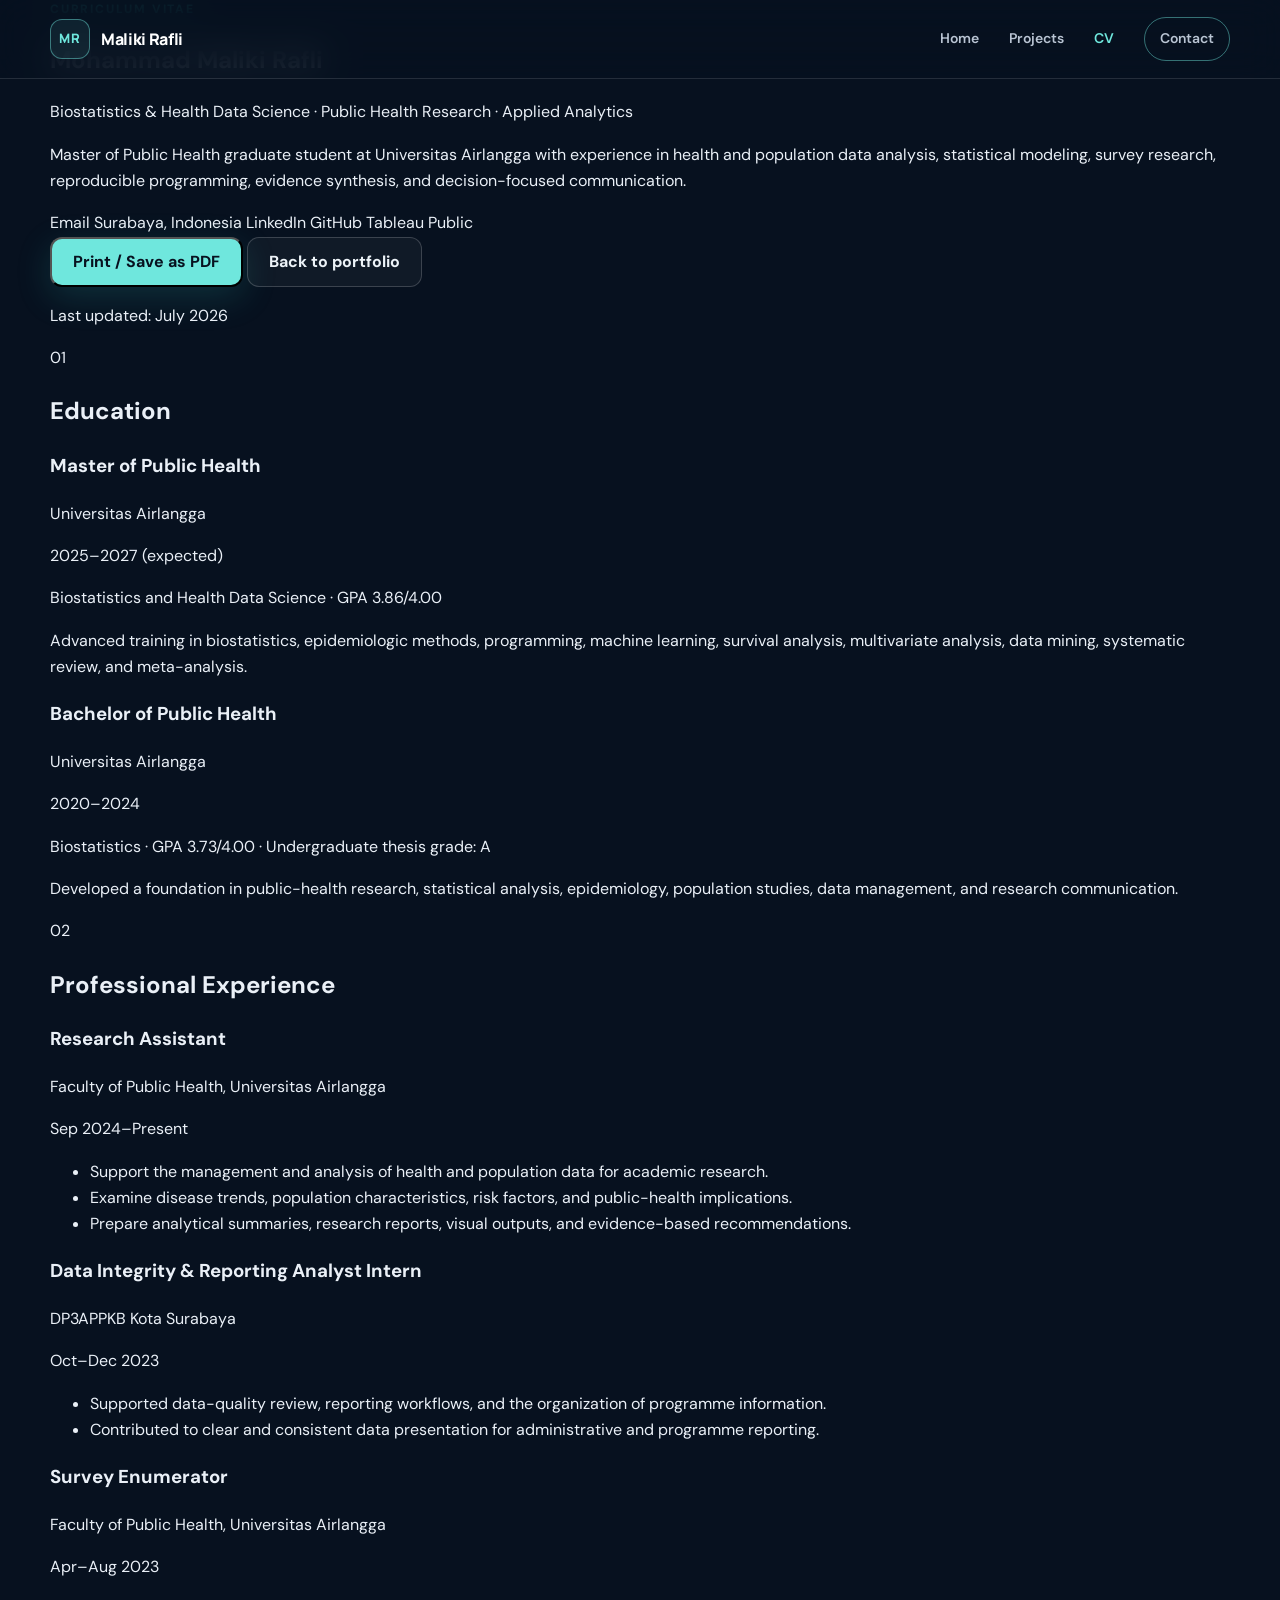
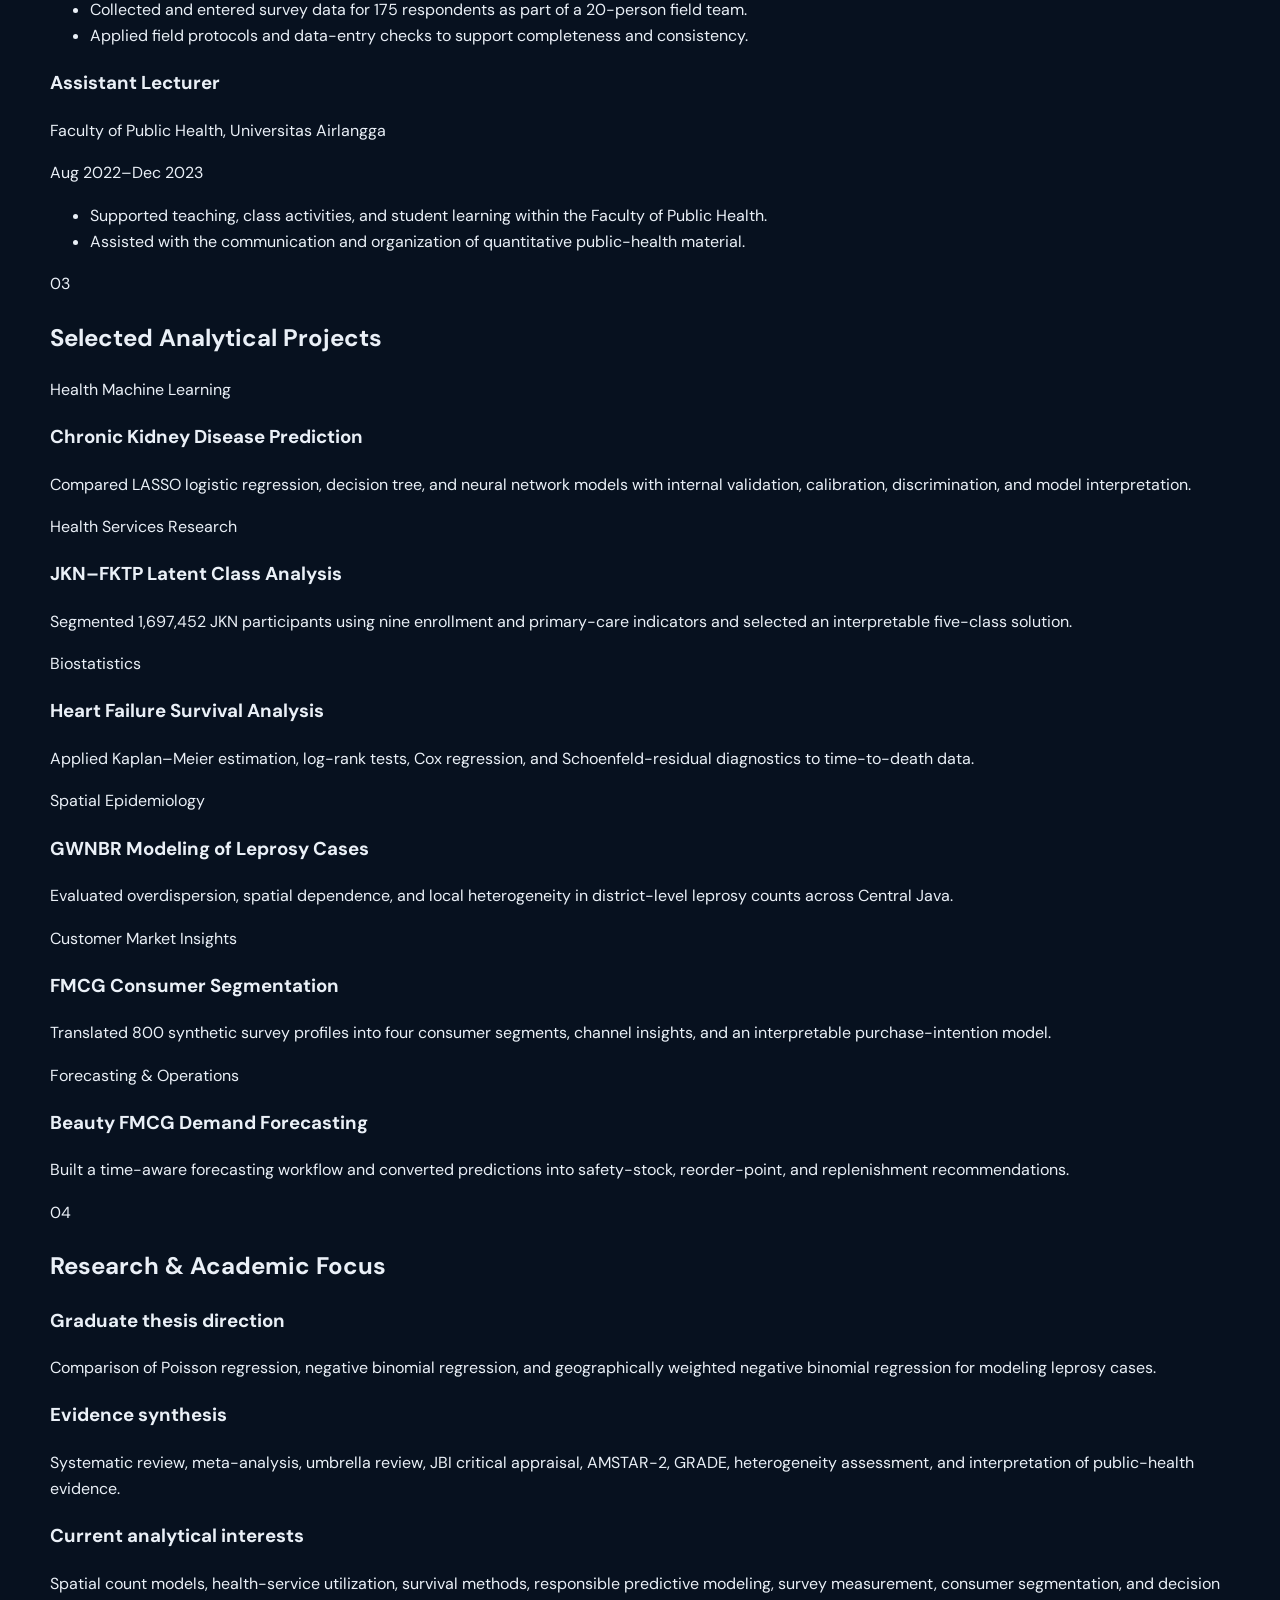
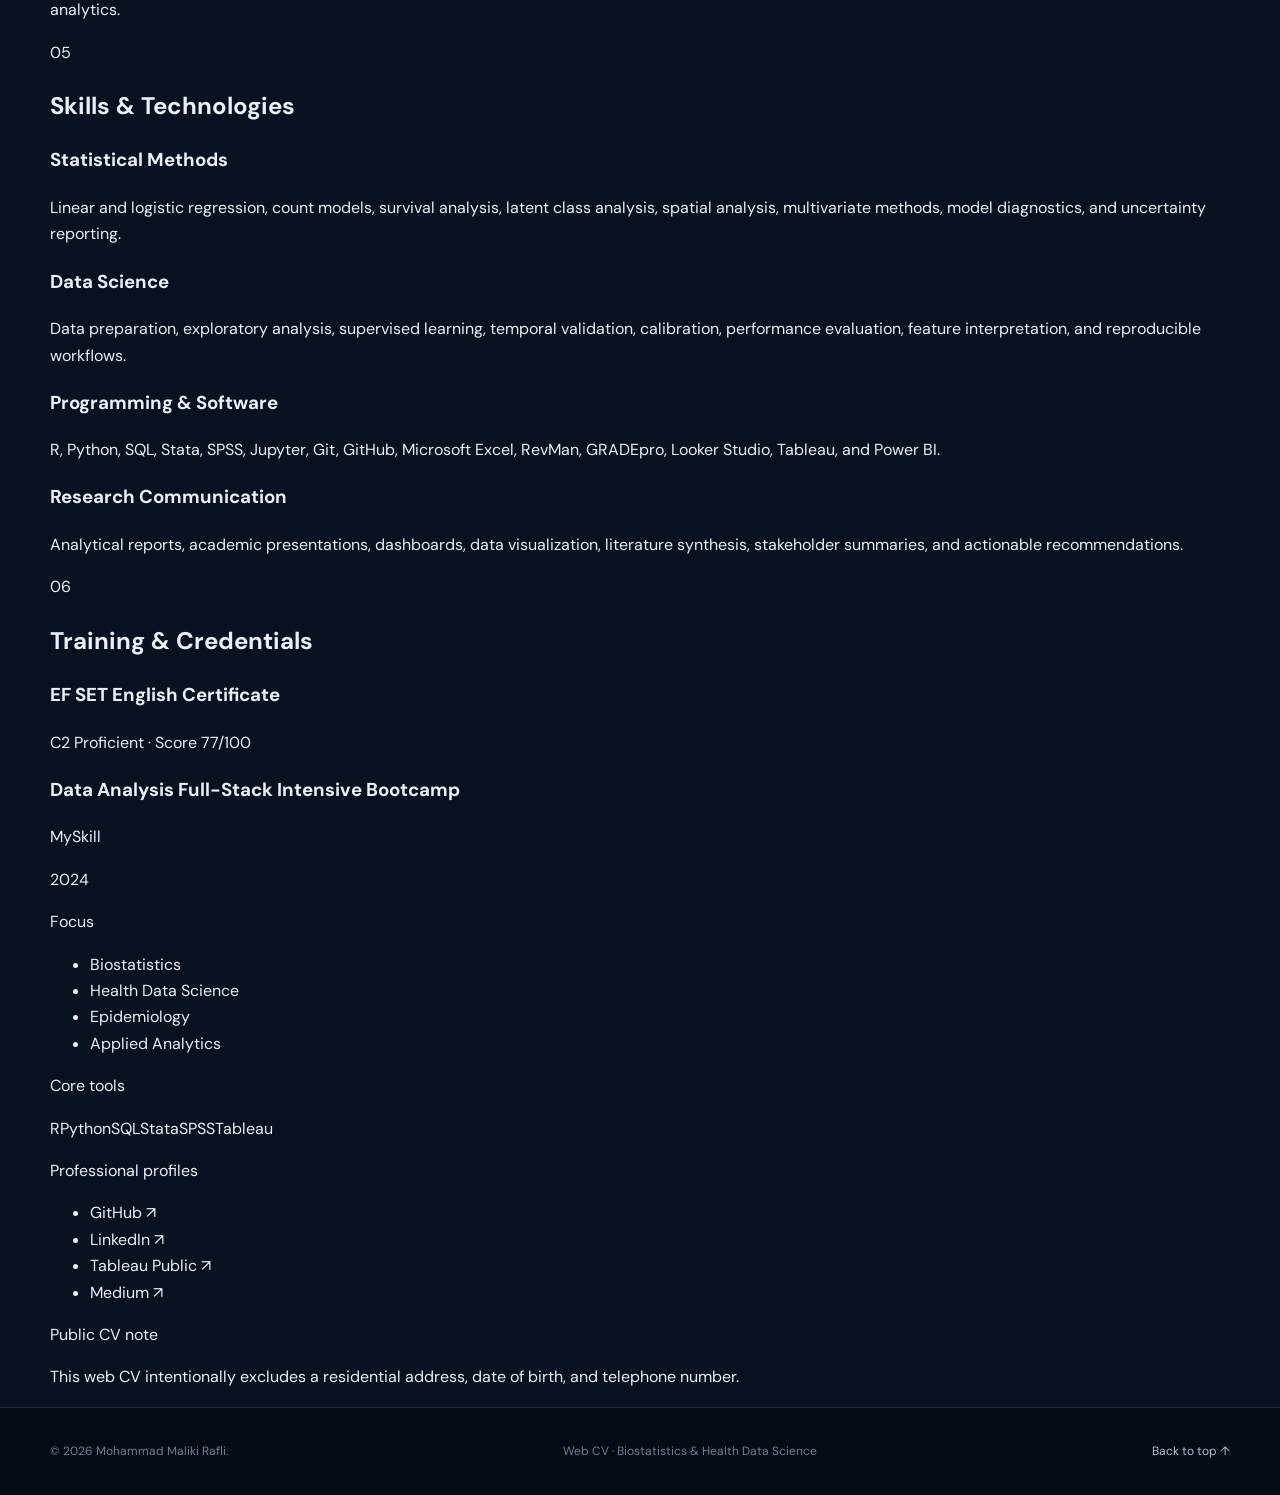
==== cv/index.html @ f9ef1733 "Add curriculum vitae page" ====
<!doctype html>
<html lang="en">
<head>
  <meta charset="utf-8" />
  <meta name="viewport" content="width=device-width, initial-scale=1" />
  <meta name="description" content="Curriculum vitae of Mohammad Maliki Rafli — biostatistics, health data science, public health research, and applied analytics." />
  <meta name="theme-color" content="#07111f" />
  <meta property="og:title" content="CV | Mohammad Maliki Rafli" />
  <meta property="og:description" content="Education, experience, analytical projects, methods, and technical skills in biostatistics and health data science." />
  <meta property="og:type" content="profile" />
  <meta property="og:url" content="https://mohmalikirafli.github.io/cv/" />
  <link rel="canonical" href="https://mohmalikirafli.github.io/cv/" />
  <title>CV | Mohammad Maliki Rafli</title>
  <link rel="icon" href="../assets/favicon.svg" type="image/svg+xml" />
  <link rel="preconnect" href="https://fonts.googleapis.com" />
  <link rel="preconnect" href="https://fonts.gstatic.com" crossorigin />
  <link href="https://fonts.googleapis.com/css2?family=DM+Sans:wght@400;500;600;700&family=Manrope:wght@600;700;800&display=swap" rel="stylesheet" />
  <link rel="stylesheet" href="../styles.css" />
  <link rel="stylesheet" href="../cv.css" />
</head>
<body class="cv-page">
  <a class="skip-link" href="#cv-main">Skip to CV</a>

  <header class="site-header scrolled" id="top">
    <nav class="nav container" aria-label="Primary navigation">
      <a class="brand" href="../" aria-label="Return to portfolio home">
        <span class="brand-mark" aria-hidden="true">MR</span>
        <span class="brand-text">Maliki Rafli</span>
      </a>

      <button class="nav-toggle" aria-expanded="false" aria-controls="nav-menu" aria-label="Open navigation">
        <span></span><span></span><span></span>
      </button>

      <div class="nav-menu" id="nav-menu">
        <a href="../">Home</a>
        <a href="../#projects">Projects</a>
        <a href="./" class="active">CV</a>
        <a href="../#contact" class="nav-cta">Contact</a>
      </div>
    </nav>
  </header>

  <main id="cv-main" class="cv-main">
    <section class="cv-hero">
      <div class="container cv-hero-inner">
        <p class="section-kicker">Curriculum Vitae</p>
        <h1>Mohammad Maliki Rafli</h1>
        <p class="cv-title">Biostatistics & Health Data Science · Public Health Research · Applied Analytics</p>
        <p class="cv-summary">
          Master of Public Health graduate student at Universitas Airlangga with experience in health and population data analysis, statistical modeling, survey research, reproducible programming, evidence synthesis, and decision-focused communication.
        </p>

        <div class="cv-contact" aria-label="Contact and professional profiles">
          <a href="mailto:moh.malikirafli24@gmail.com">Email</a>
          <span>Surabaya, Indonesia</span>
          <a href="https://www.linkedin.com/in/malikirafli" target="_blank" rel="noreferrer">LinkedIn</a>
          <a href="https://github.com/mohmalikirafli" target="_blank" rel="noreferrer">GitHub</a>
          <a href="https://public.tableau.com/app/profile/mohammad.maliki.rafli/vizzes" target="_blank" rel="noreferrer">Tableau Public</a>
        </div>

        <div class="cv-actions">
          <button class="button button-primary" id="print-cv" type="button">Print / Save as PDF</button>
          <a class="button button-secondary" href="../">Back to portfolio</a>
        </div>
        <p class="cv-updated">Last updated: July 2026</p>
      </div>
    </section>

    <div class="container cv-layout">
      <article class="cv-document">
        <section class="cv-section" aria-labelledby="education-heading">
          <div class="cv-section-heading">
            <p>01</p>
            <h2 id="education-heading">Education</h2>
          </div>

          <div class="cv-entry">
            <div class="cv-entry-header">
              <div>
                <h3>Master of Public Health</h3>
                <p class="cv-organization">Universitas Airlangga</p>
              </div>
              <p class="cv-date">2025–2027 (expected)</p>
            </div>
            <p class="cv-subtitle">Biostatistics and Health Data Science · GPA 3.86/4.00</p>
            <p>Advanced training in biostatistics, epidemiologic methods, programming, machine learning, survival analysis, multivariate analysis, data mining, systematic review, and meta-analysis.</p>
          </div>

          <div class="cv-entry">
            <div class="cv-entry-header">
              <div>
                <h3>Bachelor of Public Health</h3>
                <p class="cv-organization">Universitas Airlangga</p>
              </div>
              <p class="cv-date">2020–2024</p>
            </div>
            <p class="cv-subtitle">Biostatistics · GPA 3.73/4.00 · Undergraduate thesis grade: A</p>
            <p>Developed a foundation in public-health research, statistical analysis, epidemiology, population studies, data management, and research communication.</p>
          </div>
        </section>

        <section class="cv-section" aria-labelledby="experience-heading">
          <div class="cv-section-heading">
            <p>02</p>
            <h2 id="experience-heading">Professional Experience</h2>
          </div>

          <div class="cv-entry">
            <div class="cv-entry-header">
              <div>
                <h3>Research Assistant</h3>
                <p class="cv-organization">Faculty of Public Health, Universitas Airlangga</p>
              </div>
              <p class="cv-date">Sep 2024–Present</p>
            </div>
            <ul>
              <li>Support the management and analysis of health and population data for academic research.</li>
              <li>Examine disease trends, population characteristics, risk factors, and public-health implications.</li>
              <li>Prepare analytical summaries, research reports, visual outputs, and evidence-based recommendations.</li>
            </ul>
          </div>

          <div class="cv-entry">
            <div class="cv-entry-header">
              <div>
                <h3>Data Integrity & Reporting Analyst Intern</h3>
                <p class="cv-organization">DP3APPKB Kota Surabaya</p>
              </div>
              <p class="cv-date">Oct–Dec 2023</p>
            </div>
            <ul>
              <li>Supported data-quality review, reporting workflows, and the organization of programme information.</li>
              <li>Contributed to clear and consistent data presentation for administrative and programme reporting.</li>
            </ul>
          </div>

          <div class="cv-entry">
            <div class="cv-entry-header">
              <div>
                <h3>Survey Enumerator</h3>
                <p class="cv-organization">Faculty of Public Health, Universitas Airlangga</p>
              </div>
              <p class="cv-date">Apr–Aug 2023</p>
            </div>
            <ul>
              <li>Collected and entered survey data for 175 respondents as part of a 20-person field team.</li>
              <li>Applied field protocols and data-entry checks to support completeness and consistency.</li>
            </ul>
          </div>

          <div class="cv-entry">
            <div class="cv-entry-header">
              <div>
                <h3>Assistant Lecturer</h3>
                <p class="cv-organization">Faculty of Public Health, Universitas Airlangga</p>
              </div>
              <p class="cv-date">Aug 2022–Dec 2023</p>
            </div>
            <ul>
              <li>Supported teaching, class activities, and student learning within the Faculty of Public Health.</li>
              <li>Assisted with the communication and organization of quantitative public-health material.</li>
            </ul>
          </div>
        </section>

        <section class="cv-section" aria-labelledby="projects-heading">
          <div class="cv-section-heading">
            <p>03</p>
            <h2 id="projects-heading">Selected Analytical Projects</h2>
          </div>

          <div class="cv-project-grid">
            <a class="cv-project" href="https://github.com/mohmalikirafli/chronic-kidney-disease-ml-prediction" target="_blank" rel="noreferrer">
              <span>Health Machine Learning</span>
              <h3>Chronic Kidney Disease Prediction</h3>
              <p>Compared LASSO logistic regression, decision tree, and neural network models with internal validation, calibration, discrimination, and model interpretation.</p>
            </a>

            <a class="cv-project" href="https://github.com/mohmalikirafli/jkn-fktp-latent-class-analysis" target="_blank" rel="noreferrer">
              <span>Health Services Research</span>
              <h3>JKN–FKTP Latent Class Analysis</h3>
              <p>Segmented 1,697,452 JKN participants using nine enrollment and primary-care indicators and selected an interpretable five-class solution.</p>
            </a>

            <a class="cv-project" href="https://github.com/mohmalikirafli/heart-failure-survival-analysis" target="_blank" rel="noreferrer">
              <span>Biostatistics</span>
              <h3>Heart Failure Survival Analysis</h3>
              <p>Applied Kaplan–Meier estimation, log-rank tests, Cox regression, and Schoenfeld-residual diagnostics to time-to-death data.</p>
            </a>

            <a class="cv-project" href="https://github.com/mohmalikirafli/gwnbr-leprosy-cases-central-java-2023" target="_blank" rel="noreferrer">
              <span>Spatial Epidemiology</span>
              <h3>GWNBR Modeling of Leprosy Cases</h3>
              <p>Evaluated overdispersion, spatial dependence, and local heterogeneity in district-level leprosy counts across Central Java.</p>
            </a>

            <a class="cv-project" href="https://github.com/mohmalikirafli/fmcg-customer-insights-segmentation" target="_blank" rel="noreferrer">
              <span>Customer Market Insights</span>
              <h3>FMCG Consumer Segmentation</h3>
              <p>Translated 800 synthetic survey profiles into four consumer segments, channel insights, and an interpretable purchase-intention model.</p>
            </a>

            <a class="cv-project" href="https://github.com/mohmalikirafli/beauty-fmcg-demand-forecasting" target="_blank" rel="noreferrer">
              <span>Forecasting & Operations</span>
              <h3>Beauty FMCG Demand Forecasting</h3>
              <p>Built a time-aware forecasting workflow and converted predictions into safety-stock, reorder-point, and replenishment recommendations.</p>
            </a>
          </div>
        </section>

        <section class="cv-section" aria-labelledby="research-heading">
          <div class="cv-section-heading">
            <p>04</p>
            <h2 id="research-heading">Research & Academic Focus</h2>
          </div>

          <div class="cv-entry compact-entry">
            <h3>Graduate thesis direction</h3>
            <p>Comparison of Poisson regression, negative binomial regression, and geographically weighted negative binomial regression for modeling leprosy cases.</p>
          </div>

          <div class="cv-entry compact-entry">
            <h3>Evidence synthesis</h3>
            <p>Systematic review, meta-analysis, umbrella review, JBI critical appraisal, AMSTAR-2, GRADE, heterogeneity assessment, and interpretation of public-health evidence.</p>
          </div>

          <div class="cv-entry compact-entry">
            <h3>Current analytical interests</h3>
            <p>Spatial count models, health-service utilization, survival methods, responsible predictive modeling, survey measurement, consumer segmentation, and decision analytics.</p>
          </div>
        </section>

        <section class="cv-section" aria-labelledby="skills-heading">
          <div class="cv-section-heading">
            <p>05</p>
            <h2 id="skills-heading">Skills & Technologies</h2>
          </div>

          <div class="cv-skill-grid">
            <div class="cv-skill-card">
              <h3>Statistical Methods</h3>
              <p>Linear and logistic regression, count models, survival analysis, latent class analysis, spatial analysis, multivariate methods, model diagnostics, and uncertainty reporting.</p>
            </div>
            <div class="cv-skill-card">
              <h3>Data Science</h3>
              <p>Data preparation, exploratory analysis, supervised learning, temporal validation, calibration, performance evaluation, feature interpretation, and reproducible workflows.</p>
            </div>
            <div class="cv-skill-card">
              <h3>Programming & Software</h3>
              <p>R, Python, SQL, Stata, SPSS, Jupyter, Git, GitHub, Microsoft Excel, RevMan, GRADEpro, Looker Studio, Tableau, and Power BI.</p>
            </div>
            <div class="cv-skill-card">
              <h3>Research Communication</h3>
              <p>Analytical reports, academic presentations, dashboards, data visualization, literature synthesis, stakeholder summaries, and actionable recommendations.</p>
            </div>
          </div>
        </section>

        <section class="cv-section" aria-labelledby="credentials-heading">
          <div class="cv-section-heading">
            <p>06</p>
            <h2 id="credentials-heading">Training & Credentials</h2>
          </div>

          <div class="cv-entry compact-entry">
            <div class="cv-entry-header">
              <div>
                <h3>EF SET English Certificate</h3>
                <p class="cv-organization">C2 Proficient · Score 77/100</p>
              </div>
            </div>
          </div>

          <div class="cv-entry compact-entry">
            <div class="cv-entry-header">
              <div>
                <h3>Data Analysis Full-Stack Intensive Bootcamp</h3>
                <p class="cv-organization">MySkill</p>
              </div>
              <p class="cv-date">2024</p>
            </div>
          </div>
        </section>
      </article>

      <aside class="cv-sidebar" aria-label="CV quick profile">
        <div class="cv-sidebar-card">
          <p class="cv-sidebar-label">Focus</p>
          <ul class="cv-clean-list">
            <li>Biostatistics</li>
            <li>Health Data Science</li>
            <li>Epidemiology</li>
            <li>Applied Analytics</li>
          </ul>
        </div>

        <div class="cv-sidebar-card">
          <p class="cv-sidebar-label">Core tools</p>
          <div class="cv-tags">
            <span>R</span><span>Python</span><span>SQL</span><span>Stata</span><span>SPSS</span><span>Tableau</span>
          </div>
        </div>

        <div class="cv-sidebar-card">
          <p class="cv-sidebar-label">Professional profiles</p>
          <ul class="cv-link-list">
            <li><a href="https://github.com/mohmalikirafli" target="_blank" rel="noreferrer">GitHub ↗</a></li>
            <li><a href="https://www.linkedin.com/in/malikirafli" target="_blank" rel="noreferrer">LinkedIn ↗</a></li>
            <li><a href="https://public.tableau.com/app/profile/mohammad.maliki.rafli/vizzes" target="_blank" rel="noreferrer">Tableau Public ↗</a></li>
            <li><a href="https://medium.com/@malikirafli" target="_blank" rel="noreferrer">Medium ↗</a></li>
          </ul>
        </div>

        <div class="cv-sidebar-card cv-note">
          <p class="cv-sidebar-label">Public CV note</p>
          <p>This web CV intentionally excludes a residential address, date of birth, and telephone number.</p>
        </div>
      </aside>
    </div>
  </main>

  <footer class="site-footer cv-footer">
    <div class="container footer-inner">
      <p>© 2026 Mohammad Maliki Rafli.</p>
      <p>Web CV · Biostatistics & Health Data Science</p>
      <a href="#top">Back to top ↑</a>
    </div>
  </footer>

  <script>
    const navToggle = document.querySelector('.nav-toggle');
    const navMenu = document.querySelector('.nav-menu');

    navToggle?.addEventListener('click', () => {
      const isOpen = navToggle.getAttribute('aria-expanded') === 'true';
      navToggle.setAttribute('aria-expanded', String(!isOpen));
      navToggle.setAttribute('aria-label', isOpen ? 'Open navigation' : 'Close navigation');
      navMenu?.classList.toggle('open', !isOpen);
    });

    document.querySelectorAll('.nav-menu a').forEach(link => {
      link.addEventListener('click', () => {
        navToggle?.setAttribute('aria-expanded', 'false');
        navMenu?.classList.remove('open');
      });
    });

    document.getElementById('print-cv')?.addEventListener('click', () => window.print());
  </script>
</body>
</html>
---- styles.css ----
:root {
  --ink: #07111f;
  --ink-soft: #112139;
  --navy: #0b1930;
  --surface: #0f2038;
  --paper: #f5f3ed;
  --paper-2: #ebe8df;
  --white: #ffffff;
  --muted: #91a0b5;
  --muted-dark: #546176;
  --line: rgba(255,255,255,.12);
  --line-dark: rgba(7,17,31,.13);
  --cyan: #6fe7dd;
  --cyan-deep: #2bbfb5;
  --lime: #c8f36d;
  --orange: #ffb55f;
  --radius: 22px;
  --shadow: 0 22px 60px rgba(0,0,0,.22);
}
* { box-sizing: border-box; }
html { scroll-behavior: smooth; }
body { margin:0; font-family:"DM Sans",system-ui,-apple-system,BlinkMacSystemFont,"Segoe UI",sans-serif; color:#eaf0f7; background:var(--ink); line-height:1.65; overflow-x:hidden; }
img { max-width:100%; display:block; }
a { color:inherit; text-decoration:none; }
button,input,textarea { font:inherit; }
.container { width:min(1180px,calc(100% - 40px)); margin-inline:auto; }
.skip-link { position:fixed; left:20px; top:-60px; z-index:1000; background:var(--lime); color:var(--ink); padding:10px 16px; border-radius:8px; font-weight:700; }
.skip-link:focus { top:20px; }
.site-header { position:fixed; inset:0 0 auto; z-index:100; transition:background .25s ease,border-color .25s ease,backdrop-filter .25s ease; border-bottom:1px solid transparent; }
.site-header.scrolled { background:rgba(7,17,31,.84); backdrop-filter:blur(18px); border-color:var(--line); }
.nav { min-height:78px; display:flex; align-items:center; justify-content:space-between; }
.brand { display:inline-flex; align-items:center; gap:11px; font-family:Manrope,sans-serif; font-weight:800; letter-spacing:-.02em; }
.brand-mark { width:40px; aspect-ratio:1; display:grid; place-items:center; border:1px solid rgba(111,231,221,.45); background:rgba(111,231,221,.08); color:var(--cyan); border-radius:12px; font-size:13px; letter-spacing:.06em; }
.brand-text { color:#fff; }
.nav-menu { display:flex; align-items:center; gap:30px; font-size:14px; font-weight:600; color:#b9c4d3; }
.nav-menu a { transition:color .2s ease; }
.nav-menu a:hover,.nav-menu a.active { color:var(--cyan); }
.nav-cta { border:1px solid rgba(111,231,221,.45); padding:9px 15px; border-radius:999px; }
.nav-toggle { display:none; border:0; background:transparent; padding:8px; }
.nav-toggle span { display:block; width:25px; height:2px; margin:5px 0; background:#fff; transition:.2s; }
.hero { min-height:100vh; position:relative; display:grid; align-items:center; padding:145px 0 90px; overflow:hidden; background:radial-gradient(circle at 25% 20%,#10294a 0,var(--ink) 40%,#050b14 100%); }
.hero::before { content:""; position:absolute; inset:0; pointer-events:none; background-image:linear-gradient(rgba(255,255,255,.022) 1px,transparent 1px),linear-gradient(90deg,rgba(255,255,255,.022) 1px,transparent 1px); background-size:48px 48px; mask-image:linear-gradient(to bottom,black,transparent 80%); }
.hero-glow { position:absolute; border-radius:50%; filter:blur(1px); opacity:.45; }
.hero-glow-one { width:520px; height:520px; right:-180px; top:-150px; background:radial-gradient(circle,rgba(111,231,221,.18),transparent 68%); }
.hero-glow-two { width:400px; height:400px; left:38%; bottom:-250px; background:radial-gradient(circle,rgba(200,243,109,.12),transparent 70%); }
.hero-grid { position:relative; z-index:2; display:grid; grid-template-columns:1.12fr .88fr; gap:80px; align-items:center; }
.eyebrow,.section-kicker { text-transform:uppercase; letter-spacing:.15em; font-size:12px; font-weight:800; }
.eyebrow { display:inline-flex; align-items:center; gap:9px; color:#b9c6d7; padding:9px 13px; border:1px solid var(--line); border-radius:999px; background:rgba(255,255,255,.035); }
.status-dot { width:8px; height:8px; border-radius:50%; background:var(--lime); box-shadow:0 0 0 5px rgba(200,243,109,.1); }
.hero h1,.section h2 { font-family:Manrope,sans-serif; letter-spacing:-.05em; line-height:1.04; margin:0; }
.hero h1 { font-size:clamp(3.25rem,6.7vw,6.75rem); max-width:900px; margin-top:25px; }
.hero h1 span { color:var(--cyan); }
.hero-lead { color:#b9c5d4; max-width:730px; font-size:18px; margin:27px 0 0; }
.hero-lead strong { color:#fff; }
.hero-actions { display:flex; gap:14px; flex-wrap:wrap; margin-top:34px; }
.button { display:inline-flex; align-items:center; justify-content:center; min-height:50px; padding:0 21px; border-radius:12px; font-weight:700; transition:transform .2s ease,background .2s ease,border-color .2s ease; }
.button:hover { transform:translateY(-2px); }
.button-primary { color:var(--ink); background:var(--cyan); box-shadow:0 10px 35px rgba(43,191,181,.18); }
.button-primary:hover { background:#92eee7; }
.button-secondary { color:#edf3f8; border:1px solid rgba(255,255,255,.18); background:rgba(255,255,255,.04); }
.button-secondary:hover { border-color:var(--cyan); background:rgba(111,231,221,.07); }
.hero-proof { display:flex; gap:22px; flex-wrap:wrap; margin-top:48px; padding-top:23px; border-top:1px solid var(--line); }
.hero-proof div { display:grid; gap:2px; padding-right:22px; border-right:1px solid var(--line); }
.hero-proof div:last-child { border-right:0; }
.hero-proof strong { color:#fff; font-family:Manrope,sans-serif; }
.hero-proof span { color:var(--muted); font-size:12px; }
.hero-visual { position:relative; min-height:590px; display:grid; place-items:center; }
.profile-card { width:min(420px,92%); position:relative; border-radius:30px; padding:22px; background:linear-gradient(150deg,rgba(28,55,82,.95),rgba(10,24,43,.98)); border:1px solid rgba(111,231,221,.22); box-shadow:var(--shadow); overflow:hidden; }
.profile-card::before { content:""; position:absolute; width:250px; height:250px; right:-90px; top:-90px; border-radius:50%; background:rgba(111,231,221,.09); }
.profile-topline { position:relative; display:flex; justify-content:space-between; color:#88a0b9; font-size:11px; letter-spacing:.14em; }
.profile-signal { color:var(--lime); }
.portrait-wrap { width:250px; aspect-ratio:1; margin:36px auto 25px; position:relative; border-radius:50%; }
.portrait-wrap img { width:100%; height:100%; object-fit:cover; border-radius:50%; filter:saturate(.8) contrast(1.04); }
.portrait-ring { position:absolute; inset:-12px; border:1px solid rgba(111,231,221,.3); border-radius:50%; border-right-color:var(--lime); transform:rotate(-22deg); }
.profile-meta { padding:10px 7px 18px; border-bottom:1px solid var(--line); }
.profile-meta p { margin:2px 0; color:#9aabbd; font-size:13px; }
.profile-meta .profile-name { color:#fff; font-family:Manrope,sans-serif; font-size:21px; font-weight:800; margin-bottom:7px; }
.mini-chart { height:82px; display:flex; align-items:end; gap:8px; padding:19px 8px 4px; }
.mini-chart span { flex:1; min-width:5px; background:linear-gradient(to top,var(--cyan-deep),var(--cyan)); border-radius:999px 999px 3px 3px; opacity:.75; }
.floating-note { position:absolute; padding:13px 17px; border-radius:14px; background:rgba(245,243,237,.95); color:var(--ink); font-size:12px; line-height:1.35; box-shadow:0 18px 45px rgba(0,0,0,.2); }
.floating-note strong { font-family:Manrope; font-size:14px; }
.note-one { left:0; top:24%; transform:rotate(-5deg); }
.note-two { right:-5px; bottom:20%; transform:rotate(4deg); }
.section { padding:115px 0; }
.section-light { background:var(--paper); color:var(--ink); }
.section-heading { max-width:620px; }
.section-kicker { color:var(--cyan-deep); margin:0 0 18px; }
.section h2 { font-size:clamp(2.5rem,5vw,4.7rem); }
.section-heading.centered { text-align:center; margin-inline:auto; }
.section-heading.centered p:last-child { color:var(--muted); max-width:670px; margin:22px auto 0; }
.about-grid { display:grid; grid-template-columns:.85fr 1.15fr; gap:100px; align-items:start; }
.about-copy { font-size:17px; color:#3c495a; }
.about-copy .large-copy { font-family:Manrope,sans-serif; color:var(--ink); font-size:clamp(1.7rem,3vw,2.8rem); line-height:1.23; letter-spacing:-.035em; margin-top:0; }
.about-links { display:flex; gap:25px; flex-wrap:wrap; padding-top:15px; }
.about-links a { font-weight:700; color:#087d77; border-bottom:1px solid rgba(8,125,119,.35); }
.expertise-grid { display:grid; grid-template-columns:repeat(2,1fr); gap:18px; margin-top:58px; }
.expertise-card { position:relative; min-height:285px; padding:34px; border:1px solid var(--line); background:linear-gradient(145deg,rgba(255,255,255,.055),rgba(255,255,255,.02)); border-radius:var(--radius); transition:transform .25s ease,border-color .25s ease; }
.expertise-card:hover { transform:translateY(-5px); border-color:rgba(111,231,221,.38); }
.card-index { position:absolute; right:26px; top:23px; color:#60728b; font-family:Manrope; font-size:13px; }
.expertise-card h3 { font-family:Manrope; font-size:25px; letter-spacing:-.025em; margin:31px 0 12px; }
.expertise-card p { color:#a4b1c2; max-width:530px; }
.tag-row { display:flex; flex-wrap:wrap; gap:8px; margin-top:25px; }
.tag-row span,.project-facts span { font-size:11px; font-weight:700; letter-spacing:.04em; padding:7px 10px; border-radius:999px; }
.tag-row span { color:#c9d4df; border:1px solid var(--line); }
.tool-belt { margin-top:22px; display:flex; flex-wrap:wrap; justify-content:center; gap:11px; padding:21px; border:1px solid var(--line); border-radius:17px; background:rgba(255,255,255,.025); }
.tool-belt span { color:#aebac8; font-size:13px; font-weight:600; }
.tool-belt span:not(:last-child)::after { content:"•"; margin-left:11px; color:var(--cyan-deep); }
.section-projects { background:#091526; }
.projects-heading { display:grid; grid-template-columns:1.25fr .75fr; align-items:end; gap:70px; margin-bottom:58px; }
.projects-heading p:last-child { color:#96a5b8; margin:0 0 7px; }
.project-grid { display:grid; grid-template-columns:repeat(2,minmax(0,1fr)); gap:22px; }
.project-card { overflow:hidden; border-radius:24px; border:1px solid var(--line); background:#0d1d32; transition:transform .25s ease,border-color .25s ease; }
.project-card:hover { transform:translateY(-6px); border-color:rgba(111,231,221,.37); }
.project-featured { grid-column:1 / -1; display:grid; grid-template-columns:1.02fr .98fr; }
.project-featured .project-visual { min-height:450px; }
.project-visual { min-height:280px; position:relative; overflow:hidden; display:grid; place-items:center; }
.visual-label { position:absolute; left:20px; top:18px; z-index:2; font-size:10px; letter-spacing:.16em; font-weight:800; color:rgba(255,255,255,.73); }
.project-content { padding:31px; }
.project-featured .project-content { display:flex; flex-direction:column; justify-content:center; padding:48px; }
.project-top { display:flex; justify-content:space-between; gap:15px; color:var(--cyan); font-size:11px; text-transform:uppercase; letter-spacing:.1em; font-weight:800; }
.project-content h3 { font-family:Manrope; font-size:clamp(1.55rem,3vw,2.3rem); line-height:1.12; letter-spacing:-.035em; margin:18px 0 14px; }
.project-content p { color:#a2afbf; margin:0; }
.project-facts { display:flex; flex-wrap:wrap; gap:7px; margin:25px 0; }
.project-facts span { background:rgba(111,231,221,.08); color:#b9deda; }
.project-content > a { display:inline-flex; color:var(--lime); font-weight:700; margin-top:auto; }
.visual-ckd { background:radial-gradient(circle at 50% 50%,#1b5274,#0d2945 58%,#07182a); }
.metric-orbit { width:230px; aspect-ratio:1; position:relative; display:grid; place-items:center; border:1px solid rgba(255,255,255,.13); border-radius:50%; }
.metric-orbit::before,.metric-orbit::after { content:""; position:absolute; border-radius:50%; border:1px solid rgba(111,231,221,.23); }
.metric-orbit::before { inset:24px; }
.metric-orbit::after { inset:48px; }
.orbit-center { z-index:2; width:100px; aspect-ratio:1; display:grid; place-content:center; text-align:center; border-radius:50%; background:var(--cyan); color:var(--ink); }
.orbit-center strong { font-family:Manrope; font-size:38px; line-height:1; }
.orbit-center span { font-size:11px; font-weight:700; }
.metric-orbit i { position:absolute; width:13px; height:13px; border-radius:50%; background:var(--lime); box-shadow:0 0 18px rgba(200,243,109,.55); }
.metric-orbit i:nth-child(2){top:9px;left:50%}.metric-orbit i:nth-child(3){right:20px;bottom:42px}.metric-orbit i:nth-child(4){left:14px;bottom:63px}
.visual-lca { background:linear-gradient(145deg,#4b2d75,#173352); }
.class-bars { width:67%; height:135px; display:flex; align-items:end; gap:13px; }
.class-bars span { flex:1; border-radius:7px 7px 2px 2px; background:linear-gradient(to top,rgba(111,231,221,.5),var(--cyan)); }
.class-bars span:nth-child(1){height:37%}.class-bars span:nth-child(2){height:23%}.class-bars span:nth-child(3){height:16%}.class-bars span:nth-child(4){height:95%}.class-bars span:nth-child(5){height:78%}
.visual-number { position:absolute; right:24px; bottom:14px; font-family:Manrope; font-size:44px; color:rgba(255,255,255,.15); }
.visual-spatial { background:linear-gradient(145deg,#16383c,#1d4a63); }
.visual-spatial svg,.visual-survival svg,.visual-forecast svg { width:88%; height:auto; overflow:visible; }
.visual-spatial path { fill:none; stroke:rgba(111,231,221,.58); stroke-width:2; }
.visual-spatial path:nth-child(2){stroke:rgba(200,243,109,.55)}
.visual-spatial circle { fill:var(--orange); }
.visual-survival { background:linear-gradient(145deg,#4a2440,#223650); }
.visual-survival path { fill:none; stroke:var(--cyan); stroke-width:3; stroke-linejoin:round; }
.visual-survival path:nth-child(2){stroke:var(--lime);opacity:.75}
.visual-survival line { stroke:rgba(255,255,255,.24); stroke-width:1.5; }
.visual-insights { background:linear-gradient(145deg,#55306c,#174b62); }
.segment-wheel { width:210px; aspect-ratio:1; border-radius:50%; display:grid; grid-template-columns:1fr 1fr; overflow:hidden; transform:rotate(5deg); border:1px solid rgba(255,255,255,.2); box-shadow:0 20px 40px rgba(0,0,0,.18); }
.segment-wheel span { display:grid; place-items:center; text-align:center; font-size:10px; font-weight:800; letter-spacing:.08em; color:rgba(255,255,255,.86); border:1px solid rgba(255,255,255,.08); }
.segment-wheel span:nth-child(1){background:rgba(255,181,95,.42)}.segment-wheel span:nth-child(2){background:rgba(111,231,221,.30)}.segment-wheel span:nth-child(3){background:rgba(200,243,109,.25)}.segment-wheel span:nth-child(4){background:rgba(255,255,255,.12)}
.visual-forecast { background:linear-gradient(145deg,#143d50,#263c70); }
.visual-forecast polyline { fill:none; stroke:var(--cyan); stroke-width:3; stroke-linecap:round; stroke-linejoin:round; }
.visual-forecast polyline:nth-child(2){stroke:var(--lime);stroke-dasharray:7 7;opacity:.8}
.visual-forecast circle { fill:var(--orange); }
.all-projects { display:flex; justify-content:center; margin-top:38px; }
.research-grid { display:grid; grid-template-columns:.75fr 1.25fr; gap:90px; }
.research-list { border-top:1px solid var(--line-dark); }
.research-item { display:grid; grid-template-columns:60px 1fr; gap:18px; padding:28px 0; border-bottom:1px solid var(--line-dark); }
.research-item > span { font-family:Manrope; color:#7c8898; font-size:13px; }
.research-item h3 { font-family:Manrope; font-size:21px; letter-spacing:-.02em; margin:0 0 7px; }
.research-item p { color:#526070; margin:0; }
.contact-section { padding-top:90px; }
.contact-panel { min-height:390px; display:grid; grid-template-columns:1.15fr .85fr; gap:60px; align-items:center; padding:58px; border-radius:32px; background:linear-gradient(135deg,#183b52,#0e293e 55%,#183d36); border:1px solid rgba(111,231,221,.2); position:relative; overflow:hidden; }
.contact-panel::after { content:""; position:absolute; width:350px; height:350px; border-radius:50%; right:-170px; top:-170px; border:60px solid rgba(111,231,221,.06); }
.contact-panel h2 { font-size:clamp(2.5rem,5vw,4.8rem); max-width:700px; }
.contact-panel p { color:#b3c0cd; max-width:700px; }
.contact-actions { position:relative; z-index:1; display:flex; flex-direction:column; align-items:flex-start; gap:17px; }
.contact-actions .button { font-size:14px; max-width:100%; overflow-wrap:anywhere; }
.text-link { color:#dbe7ee; font-weight:700; border-bottom:1px solid rgba(255,255,255,.28); }
.site-footer { padding:34px 0; border-top:1px solid var(--line); background:#050b14; color:#718196; font-size:12px; }
.footer-inner { display:flex; justify-content:space-between; gap:24px; align-items:center; }
.footer-inner p { margin:0; }
.footer-inner a { color:#b6c3d1; }
.reveal { opacity:0; transform:translateY(22px); transition:opacity .7s ease,transform .7s ease; }
.reveal.visible { opacity:1; transform:none; }
@media (max-width:980px){.hero-grid,.about-grid,.research-grid,.projects-heading,.contact-panel{grid-template-columns:1fr}.hero-grid{gap:35px}.hero-copy{text-align:center}.hero-lead{margin-inline:auto}.hero-actions,.hero-proof{justify-content:center}.hero-visual{min-height:520px}.about-grid,.research-grid{gap:45px}.projects-heading{gap:20px}.project-featured{grid-template-columns:1fr}.project-featured .project-visual{min-height:340px}.contact-panel{padding:45px}}
@media (max-width:760px){.container{width:min(100% - 28px,1180px)}.nav-toggle{display:block}.nav-menu{position:absolute;left:14px;right:14px;top:70px;display:none;flex-direction:column;align-items:stretch;gap:0;padding:12px;background:rgba(7,17,31,.98);border:1px solid var(--line);border-radius:16px;box-shadow:var(--shadow)}.nav-menu.open{display:flex}.nav-menu a{padding:13px 14px}.nav-cta{border:0}.hero{padding-top:120px}.hero h1{font-size:clamp(3rem,14vw,4.8rem)}.hero-proof{gap:12px}.hero-proof div{padding-right:12px}.hero-visual{min-height:480px}.floating-note{display:none}.profile-card{width:min(390px,100%)}.portrait-wrap{width:210px}.section{padding:85px 0}.expertise-grid,.project-grid{grid-template-columns:1fr}.project-featured{grid-column:auto;display:block}.project-featured .project-content{padding:31px}.project-visual,.project-featured .project-visual{min-height:260px}.tool-belt span::after{display:none}.contact-panel{padding:32px 24px;border-radius:24px}.footer-inner{flex-direction:column;text-align:center}}
@media (prefers-reduced-motion:reduce){html{scroll-behavior:auto}*,*::before,*::after{animation:none!important;transition:none!important}.reveal{opacity:1;transform:none}}
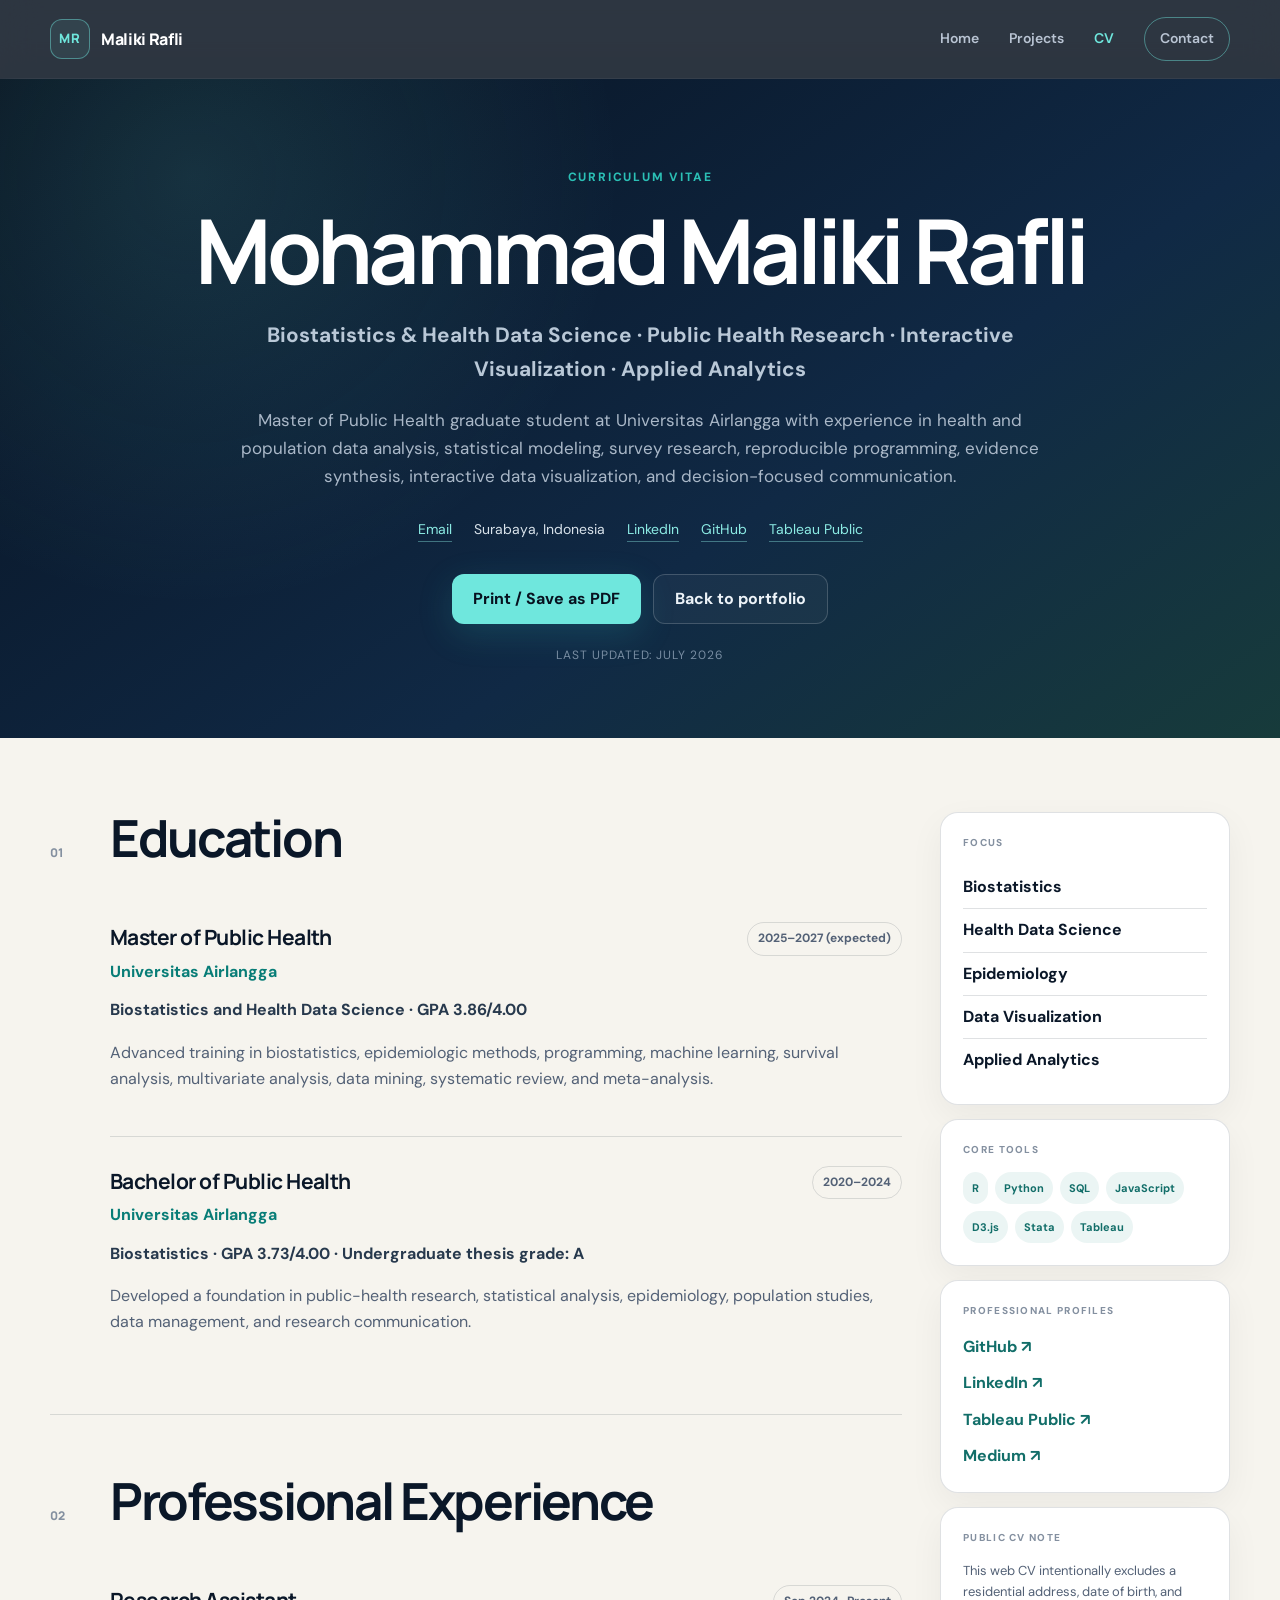
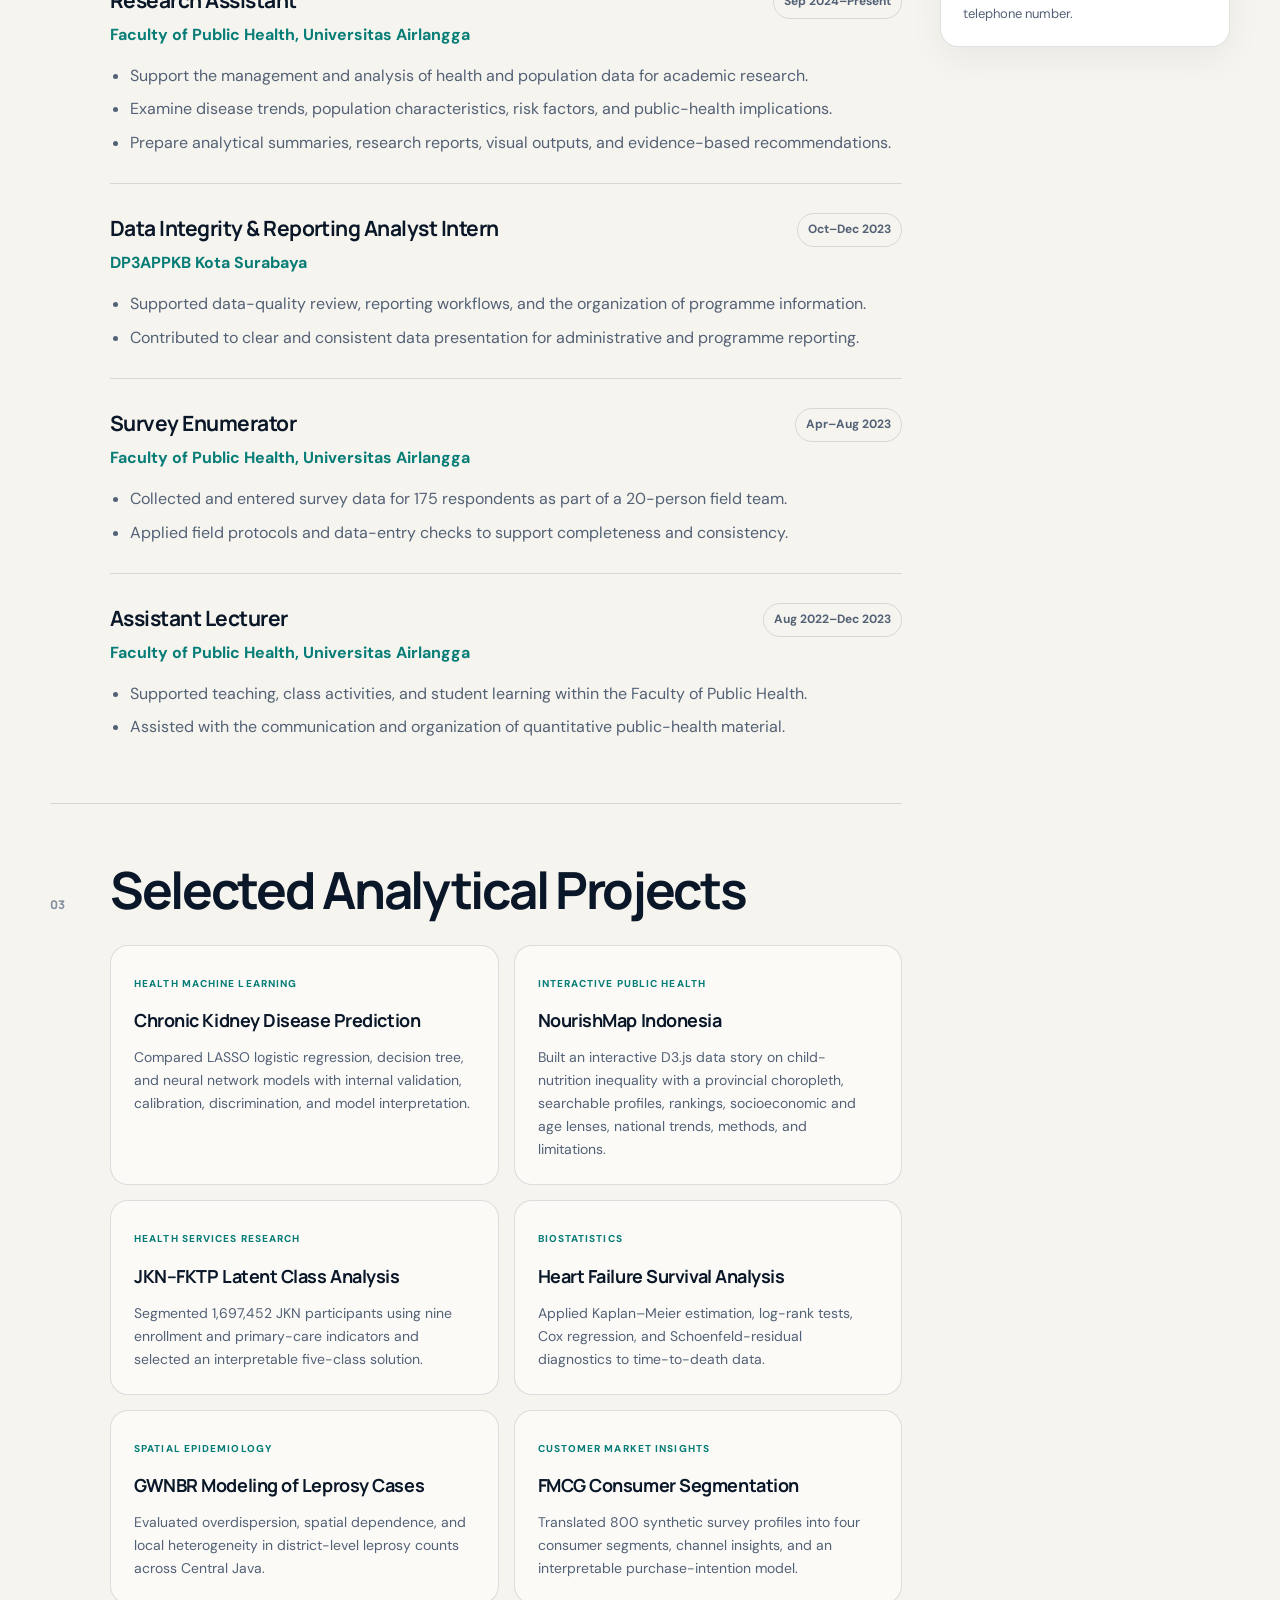
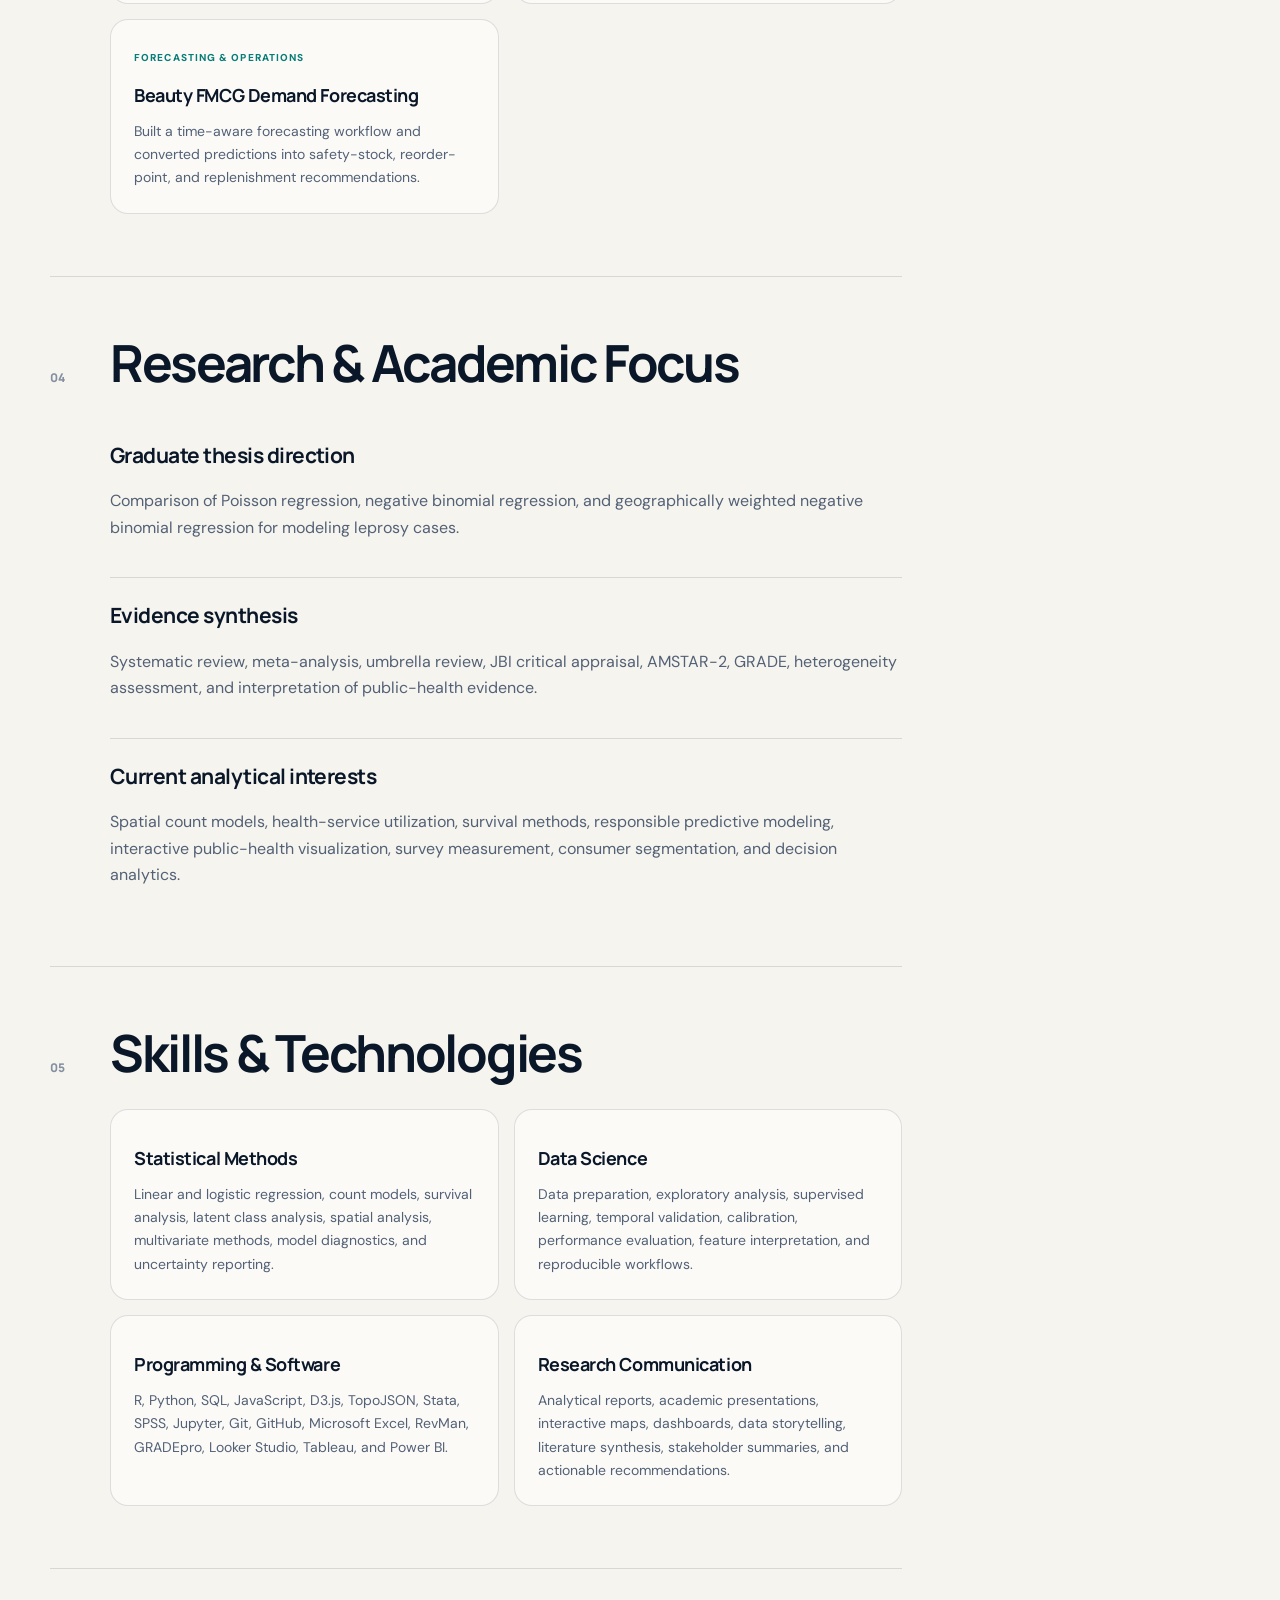
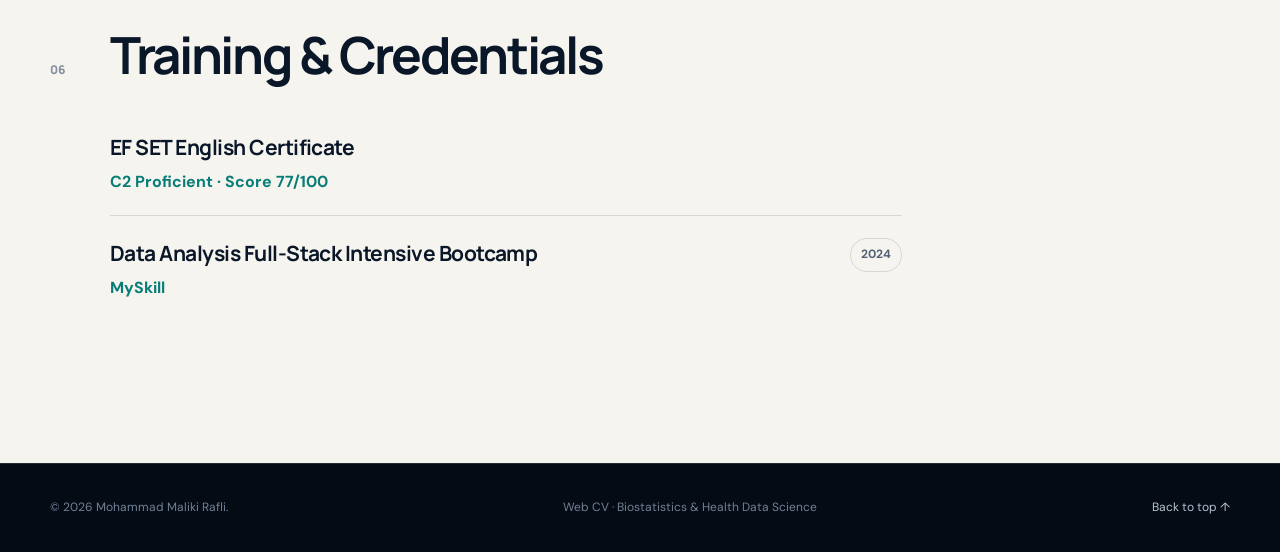
==== commit 31599bea: "Add NourishMap Indonesia to CV" ====
--- a/cv/index.html
+++ b/cv/index.html
@@ -3,10 +3,10 @@
 <head>
   <meta charset="utf-8" />
   <meta name="viewport" content="width=device-width, initial-scale=1" />
-  <meta name="description" content="Curriculum vitae of Mohammad Maliki Rafli — biostatistics, health data science, public health research, and applied analytics." />
+  <meta name="description" content="Curriculum vitae of Mohammad Maliki Rafli — biostatistics, health data science, public health research, interactive visualization, and applied analytics." />
   <meta name="theme-color" content="#07111f" />
   <meta property="og:title" content="CV | Mohammad Maliki Rafli" />
-  <meta property="og:description" content="Education, experience, analytical projects, methods, and technical skills in biostatistics and health data science." />
+  <meta property="og:description" content="Education, experience, analytical projects, methods, visualization, and technical skills in biostatistics and health data science." />
   <meta property="og:type" content="profile" />
   <meta property="og:url" content="https://mohmalikirafli.github.io/cv/" />
   <link rel="canonical" href="https://mohmalikirafli.github.io/cv/" />
@@ -27,11 +27,7 @@
         <span class="brand-mark" aria-hidden="true">MR</span>
         <span class="brand-text">Maliki Rafli</span>
       </a>
-
-      <button class="nav-toggle" aria-expanded="false" aria-controls="nav-menu" aria-label="Open navigation">
-        <span></span><span></span><span></span>
-      </button>
-
+      <button class="nav-toggle" aria-expanded="false" aria-controls="nav-menu" aria-label="Open navigation"><span></span><span></span><span></span></button>
       <div class="nav-menu" id="nav-menu">
         <a href="../">Home</a>
         <a href="../#projects">Projects</a>
@@ -46,23 +42,12 @@
       <div class="container cv-hero-inner">
         <p class="section-kicker">Curriculum Vitae</p>
         <h1>Mohammad Maliki Rafli</h1>
-        <p class="cv-title">Biostatistics & Health Data Science · Public Health Research · Applied Analytics</p>
-        <p class="cv-summary">
-          Master of Public Health graduate student at Universitas Airlangga with experience in health and population data analysis, statistical modeling, survey research, reproducible programming, evidence synthesis, and decision-focused communication.
-        </p>
-
+        <p class="cv-title">Biostatistics & Health Data Science · Public Health Research · Interactive Visualization · Applied Analytics</p>
+        <p class="cv-summary">Master of Public Health graduate student at Universitas Airlangga with experience in health and population data analysis, statistical modeling, survey research, reproducible programming, evidence synthesis, interactive data visualization, and decision-focused communication.</p>
         <div class="cv-contact" aria-label="Contact and professional profiles">
-          <a href="mailto:moh.malikirafli24@gmail.com">Email</a>
-          <span>Surabaya, Indonesia</span>
-          <a href="https://www.linkedin.com/in/malikirafli" target="_blank" rel="noreferrer">LinkedIn</a>
-          <a href="https://github.com/mohmalikirafli" target="_blank" rel="noreferrer">GitHub</a>
-          <a href="https://public.tableau.com/app/profile/mohammad.maliki.rafli/vizzes" target="_blank" rel="noreferrer">Tableau Public</a>
+          <a href="mailto:moh.malikirafli24@gmail.com">Email</a><span>Surabaya, Indonesia</span><a href="https://www.linkedin.com/in/malikirafli" target="_blank" rel="noreferrer">LinkedIn</a><a href="https://github.com/mohmalikirafli" target="_blank" rel="noreferrer">GitHub</a><a href="https://public.tableau.com/app/profile/mohammad.maliki.rafli/vizzes" target="_blank" rel="noreferrer">Tableau Public</a>
         </div>
-
-        <div class="cv-actions">
-          <button class="button button-primary" id="print-cv" type="button">Print / Save as PDF</button>
-          <a class="button button-secondary" href="../">Back to portfolio</a>
-        </div>
+        <div class="cv-actions"><button class="button button-primary" id="print-cv" type="button">Print / Save as PDF</button><a class="button button-secondary" href="../">Back to portfolio</a></div>
         <p class="cv-updated">Last updated: July 2026</p>
       </div>
     </section>
@@ -70,283 +55,49 @@
     <div class="container cv-layout">
       <article class="cv-document">
         <section class="cv-section" aria-labelledby="education-heading">
-          <div class="cv-section-heading">
-            <p>01</p>
-            <h2 id="education-heading">Education</h2>
-          </div>
+          <div class="cv-section-heading"><p>01</p><h2 id="education-heading">Education</h2></div>
+          <div class="cv-entry"><div class="cv-entry-header"><div><h3>Master of Public Health</h3><p class="cv-organization">Universitas Airlangga</p></div><p class="cv-date">2025–2027 (expected)</p></div><p class="cv-subtitle">Biostatistics and Health Data Science · GPA 3.86/4.00</p><p>Advanced training in biostatistics, epidemiologic methods, programming, machine learning, survival analysis, multivariate analysis, data mining, systematic review, and meta-analysis.</p></div>
+          <div class="cv-entry"><div class="cv-entry-header"><div><h3>Bachelor of Public Health</h3><p class="cv-organization">Universitas Airlangga</p></div><p class="cv-date">2020–2024</p></div><p class="cv-subtitle">Biostatistics · GPA 3.73/4.00 · Undergraduate thesis grade: A</p><p>Developed a foundation in public-health research, statistical analysis, epidemiology, population studies, data management, and research communication.</p></div>
+        </section>
 
-          <div class="cv-entry">
-            <div class="cv-entry-header">
-              <div>
-                <h3>Master of Public Health</h3>
-                <p class="cv-organization">Universitas Airlangga</p>
-              </div>
-              <p class="cv-date">2025–2027 (expected)</p>
-            </div>
-            <p class="cv-subtitle">Biostatistics and Health Data Science · GPA 3.86/4.00</p>
-            <p>Advanced training in biostatistics, epidemiologic methods, programming, machine learning, survival analysis, multivariate analysis, data mining, systematic review, and meta-analysis.</p>
-          </div>
+        <section class="cv-section" aria-labelledby="experience-heading">
+          <div class="cv-section-heading"><p>02</p><h2 id="experience-heading">Professional Experience</h2></div>
+          <div class="cv-entry"><div class="cv-entry-header"><div><h3>Research Assistant</h3><p class="cv-organization">Faculty of Public Health, Universitas Airlangga</p></div><p class="cv-date">Sep 2024–Present</p></div><ul><li>Support the management and analysis of health and population data for academic research.</li><li>Examine disease trends, population characteristics, risk factors, and public-health implications.</li><li>Prepare analytical summaries, research reports, visual outputs, and evidence-based recommendations.</li></ul></div>
+          <div class="cv-entry"><div class="cv-entry-header"><div><h3>Data Integrity & Reporting Analyst Intern</h3><p class="cv-organization">DP3APPKB Kota Surabaya</p></div><p class="cv-date">Oct–Dec 2023</p></div><ul><li>Supported data-quality review, reporting workflows, and the organization of programme information.</li><li>Contributed to clear and consistent data presentation for administrative and programme reporting.</li></ul></div>
+          <div class="cv-entry"><div class="cv-entry-header"><div><h3>Survey Enumerator</h3><p class="cv-organization">Faculty of Public Health, Universitas Airlangga</p></div><p class="cv-date">Apr–Aug 2023</p></div><ul><li>Collected and entered survey data for 175 respondents as part of a 20-person field team.</li><li>Applied field protocols and data-entry checks to support completeness and consistency.</li></ul></div>
+          <div class="cv-entry"><div class="cv-entry-header"><div><h3>Assistant Lecturer</h3><p class="cv-organization">Faculty of Public Health, Universitas Airlangga</p></div><p class="cv-date">Aug 2022–Dec 2023</p></div><ul><li>Supported teaching, class activities, and student learning within the Faculty of Public Health.</li><li>Assisted with the communication and organization of quantitative public-health material.</li></ul></div>
+        </section>
 
-          <div class="cv-entry">
-            <div class="cv-entry-header">
-              <div>
-                <h3>Bachelor of Public Health</h3>
-                <p class="cv-organization">Universitas Airlangga</p>
-              </div>
-              <p class="cv-date">2020–2024</p>
-            </div>
-            <p class="cv-subtitle">Biostatistics · GPA 3.73/4.00 · Undergraduate thesis grade: A</p>
-            <p>Developed a foundation in public-health research, statistical analysis, epidemiology, population studies, data management, and research communication.</p>
+        <section class="cv-section" aria-labelledby="projects-heading">
+          <div class="cv-section-heading"><p>03</p><h2 id="projects-heading">Selected Analytical Projects</h2></div>
+          <div class="cv-project-grid">
+            <a class="cv-project" href="https://github.com/mohmalikirafli/chronic-kidney-disease-ml-prediction" target="_blank" rel="noreferrer"><span>Health Machine Learning</span><h3>Chronic Kidney Disease Prediction</h3><p>Compared LASSO logistic regression, decision tree, and neural network models with internal validation, calibration, discrimination, and model interpretation.</p></a>
+            <a class="cv-project" href="https://github.com/mohmalikirafli/indonesia-child-nutrition-map" target="_blank" rel="noreferrer"><span>Interactive Public Health</span><h3>NourishMap Indonesia</h3><p>Built an interactive D3.js data story on child-nutrition inequality with a provincial choropleth, searchable profiles, rankings, socioeconomic and age lenses, national trends, methods, and limitations.</p></a>
+            <a class="cv-project" href="https://github.com/mohmalikirafli/jkn-fktp-latent-class-analysis" target="_blank" rel="noreferrer"><span>Health Services Research</span><h3>JKN–FKTP Latent Class Analysis</h3><p>Segmented 1,697,452 JKN participants using nine enrollment and primary-care indicators and selected an interpretable five-class solution.</p></a>
+            <a class="cv-project" href="https://github.com/mohmalikirafli/heart-failure-survival-analysis" target="_blank" rel="noreferrer"><span>Biostatistics</span><h3>Heart Failure Survival Analysis</h3><p>Applied Kaplan–Meier estimation, log-rank tests, Cox regression, and Schoenfeld-residual diagnostics to time-to-death data.</p></a>
+            <a class="cv-project" href="https://github.com/mohmalikirafli/gwnbr-leprosy-cases-central-java-2023" target="_blank" rel="noreferrer"><span>Spatial Epidemiology</span><h3>GWNBR Modeling of Leprosy Cases</h3><p>Evaluated overdispersion, spatial dependence, and local heterogeneity in district-level leprosy counts across Central Java.</p></a>
+            <a class="cv-project" href="https://github.com/mohmalikirafli/fmcg-customer-insights-segmentation" target="_blank" rel="noreferrer"><span>Customer Market Insights</span><h3>FMCG Consumer Segmentation</h3><p>Translated 800 synthetic survey profiles into four consumer segments, channel insights, and an interpretable purchase-intention model.</p></a>
+            <a class="cv-project" href="https://github.com/mohmalikirafli/beauty-fmcg-demand-forecasting" target="_blank" rel="noreferrer"><span>Forecasting & Operations</span><h3>Beauty FMCG Demand Forecasting</h3><p>Built a time-aware forecasting workflow and converted predictions into safety-stock, reorder-point, and replenishment recommendations.</p></a>
           </div>
         </section>
 
-        <section class="cv-section" aria-labelledby="experience-heading">
-          <div class="cv-section-heading">
-            <p>02</p>
-            <h2 id="experience-heading">Professional Experience</h2>
-          </div>
+        <section class="cv-section" aria-labelledby="research-heading"><div class="cv-section-heading"><p>04</p><h2 id="research-heading">Research & Academic Focus</h2></div><div class="cv-entry compact-entry"><h3>Graduate thesis direction</h3><p>Comparison of Poisson regression, negative binomial regression, and geographically weighted negative binomial regression for modeling leprosy cases.</p></div><div class="cv-entry compact-entry"><h3>Evidence synthesis</h3><p>Systematic review, meta-analysis, umbrella review, JBI critical appraisal, AMSTAR-2, GRADE, heterogeneity assessment, and interpretation of public-health evidence.</p></div><div class="cv-entry compact-entry"><h3>Current analytical interests</h3><p>Spatial count models, health-service utilization, survival methods, responsible predictive modeling, interactive public-health visualization, survey measurement, consumer segmentation, and decision analytics.</p></div></section>
 
-          <div class="cv-entry">
-            <div class="cv-entry-header">
-              <div>
-                <h3>Research Assistant</h3>
-                <p class="cv-organization">Faculty of Public Health, Universitas Airlangga</p>
-              </div>
-              <p class="cv-date">Sep 2024–Present</p>
-            </div>
-            <ul>
-              <li>Support the management and analysis of health and population data for academic research.</li>
-              <li>Examine disease trends, population characteristics, risk factors, and public-health implications.</li>
-              <li>Prepare analytical summaries, research reports, visual outputs, and evidence-based recommendations.</li>
-            </ul>
-          </div>
+        <section class="cv-section" aria-labelledby="skills-heading"><div class="cv-section-heading"><p>05</p><h2 id="skills-heading">Skills & Technologies</h2></div><div class="cv-skill-grid"><div class="cv-skill-card"><h3>Statistical Methods</h3><p>Linear and logistic regression, count models, survival analysis, latent class analysis, spatial analysis, multivariate methods, model diagnostics, and uncertainty reporting.</p></div><div class="cv-skill-card"><h3>Data Science</h3><p>Data preparation, exploratory analysis, supervised learning, temporal validation, calibration, performance evaluation, feature interpretation, and reproducible workflows.</p></div><div class="cv-skill-card"><h3>Programming & Software</h3><p>R, Python, SQL, JavaScript, D3.js, TopoJSON, Stata, SPSS, Jupyter, Git, GitHub, Microsoft Excel, RevMan, GRADEpro, Looker Studio, Tableau, and Power BI.</p></div><div class="cv-skill-card"><h3>Research Communication</h3><p>Analytical reports, academic presentations, interactive maps, dashboards, data storytelling, literature synthesis, stakeholder summaries, and actionable recommendations.</p></div></div></section>
 
-          <div class="cv-entry">
-            <div class="cv-entry-header">
-              <div>
-                <h3>Data Integrity & Reporting Analyst Intern</h3>
-                <p class="cv-organization">DP3APPKB Kota Surabaya</p>
-              </div>
-              <p class="cv-date">Oct–Dec 2023</p>
-            </div>
-            <ul>
-              <li>Supported data-quality review, reporting workflows, and the organization of programme information.</li>
-              <li>Contributed to clear and consistent data presentation for administrative and programme reporting.</li>
-            </ul>
-          </div>
-
-          <div class="cv-entry">
-            <div class="cv-entry-header">
-              <div>
-                <h3>Survey Enumerator</h3>
-                <p class="cv-organization">Faculty of Public Health, Universitas Airlangga</p>
-              </div>
-              <p class="cv-date">Apr–Aug 2023</p>
-            </div>
-            <ul>
-              <li>Collected and entered survey data for 175 respondents as part of a 20-person field team.</li>
-              <li>Applied field protocols and data-entry checks to support completeness and consistency.</li>
-            </ul>
-          </div>
-
-          <div class="cv-entry">
-            <div class="cv-entry-header">
-              <div>
-                <h3>Assistant Lecturer</h3>
-                <p class="cv-organization">Faculty of Public Health, Universitas Airlangga</p>
-              </div>
-              <p class="cv-date">Aug 2022–Dec 2023</p>
-            </div>
-            <ul>
-              <li>Supported teaching, class activities, and student learning within the Faculty of Public Health.</li>
-              <li>Assisted with the communication and organization of quantitative public-health material.</li>
-            </ul>
-          </div>
-        </section>
-
-        <section class="cv-section" aria-labelledby="projects-heading">
-          <div class="cv-section-heading">
-            <p>03</p>
-            <h2 id="projects-heading">Selected Analytical Projects</h2>
-          </div>
-
-          <div class="cv-project-grid">
-            <a class="cv-project" href="https://github.com/mohmalikirafli/chronic-kidney-disease-ml-prediction" target="_blank" rel="noreferrer">
-              <span>Health Machine Learning</span>
-              <h3>Chronic Kidney Disease Prediction</h3>
-              <p>Compared LASSO logistic regression, decision tree, and neural network models with internal validation, calibration, discrimination, and model interpretation.</p>
-            </a>
-
-            <a class="cv-project" href="https://github.com/mohmalikirafli/jkn-fktp-latent-class-analysis" target="_blank" rel="noreferrer">
-              <span>Health Services Research</span>
-              <h3>JKN–FKTP Latent Class Analysis</h3>
-              <p>Segmented 1,697,452 JKN participants using nine enrollment and primary-care indicators and selected an interpretable five-class solution.</p>
-            </a>
-
-            <a class="cv-project" href="https://github.com/mohmalikirafli/heart-failure-survival-analysis" target="_blank" rel="noreferrer">
-              <span>Biostatistics</span>
-              <h3>Heart Failure Survival Analysis</h3>
-              <p>Applied Kaplan–Meier estimation, log-rank tests, Cox regression, and Schoenfeld-residual diagnostics to time-to-death data.</p>
-            </a>
-
-            <a class="cv-project" href="https://github.com/mohmalikirafli/gwnbr-leprosy-cases-central-java-2023" target="_blank" rel="noreferrer">
-              <span>Spatial Epidemiology</span>
-              <h3>GWNBR Modeling of Leprosy Cases</h3>
-              <p>Evaluated overdispersion, spatial dependence, and local heterogeneity in district-level leprosy counts across Central Java.</p>
-            </a>
-
-            <a class="cv-project" href="https://github.com/mohmalikirafli/fmcg-customer-insights-segmentation" target="_blank" rel="noreferrer">
-              <span>Customer Market Insights</span>
-              <h3>FMCG Consumer Segmentation</h3>
-              <p>Translated 800 synthetic survey profiles into four consumer segments, channel insights, and an interpretable purchase-intention model.</p>
-            </a>
-
-            <a class="cv-project" href="https://github.com/mohmalikirafli/beauty-fmcg-demand-forecasting" target="_blank" rel="noreferrer">
-              <span>Forecasting & Operations</span>
-              <h3>Beauty FMCG Demand Forecasting</h3>
-              <p>Built a time-aware forecasting workflow and converted predictions into safety-stock, reorder-point, and replenishment recommendations.</p>
-            </a>
-          </div>
-        </section>
-
-        <section class="cv-section" aria-labelledby="research-heading">
-          <div class="cv-section-heading">
-            <p>04</p>
-            <h2 id="research-heading">Research & Academic Focus</h2>
-          </div>
-
-          <div class="cv-entry compact-entry">
-            <h3>Graduate thesis direction</h3>
-            <p>Comparison of Poisson regression, negative binomial regression, and geographically weighted negative binomial regression for modeling leprosy cases.</p>
-          </div>
-
-          <div class="cv-entry compact-entry">
-            <h3>Evidence synthesis</h3>
-            <p>Systematic review, meta-analysis, umbrella review, JBI critical appraisal, AMSTAR-2, GRADE, heterogeneity assessment, and interpretation of public-health evidence.</p>
-          </div>
-
-          <div class="cv-entry compact-entry">
-            <h3>Current analytical interests</h3>
-            <p>Spatial count models, health-service utilization, survival methods, responsible predictive modeling, survey measurement, consumer segmentation, and decision analytics.</p>
-          </div>
-        </section>
-
-        <section class="cv-section" aria-labelledby="skills-heading">
-          <div class="cv-section-heading">
-            <p>05</p>
-            <h2 id="skills-heading">Skills & Technologies</h2>
-          </div>
-
-          <div class="cv-skill-grid">
-            <div class="cv-skill-card">
-              <h3>Statistical Methods</h3>
-              <p>Linear and logistic regression, count models, survival analysis, latent class analysis, spatial analysis, multivariate methods, model diagnostics, and uncertainty reporting.</p>
-            </div>
-            <div class="cv-skill-card">
-              <h3>Data Science</h3>
-              <p>Data preparation, exploratory analysis, supervised learning, temporal validation, calibration, performance evaluation, feature interpretation, and reproducible workflows.</p>
-            </div>
-            <div class="cv-skill-card">
-              <h3>Programming & Software</h3>
-              <p>R, Python, SQL, Stata, SPSS, Jupyter, Git, GitHub, Microsoft Excel, RevMan, GRADEpro, Looker Studio, Tableau, and Power BI.</p>
-            </div>
-            <div class="cv-skill-card">
-              <h3>Research Communication</h3>
-              <p>Analytical reports, academic presentations, dashboards, data visualization, literature synthesis, stakeholder summaries, and actionable recommendations.</p>
-            </div>
-          </div>
-        </section>
-
-        <section class="cv-section" aria-labelledby="credentials-heading">
-          <div class="cv-section-heading">
-            <p>06</p>
-            <h2 id="credentials-heading">Training & Credentials</h2>
-          </div>
-
-          <div class="cv-entry compact-entry">
-            <div class="cv-entry-header">
-              <div>
-                <h3>EF SET English Certificate</h3>
-                <p class="cv-organization">C2 Proficient · Score 77/100</p>
-              </div>
-            </div>
-          </div>
-
-          <div class="cv-entry compact-entry">
-            <div class="cv-entry-header">
-              <div>
-                <h3>Data Analysis Full-Stack Intensive Bootcamp</h3>
-                <p class="cv-organization">MySkill</p>
-              </div>
-              <p class="cv-date">2024</p>
-            </div>
-          </div>
-        </section>
+        <section class="cv-section" aria-labelledby="credentials-heading"><div class="cv-section-heading"><p>06</p><h2 id="credentials-heading">Training & Credentials</h2></div><div class="cv-entry compact-entry"><div class="cv-entry-header"><div><h3>EF SET English Certificate</h3><p class="cv-organization">C2 Proficient · Score 77/100</p></div></div></div><div class="cv-entry compact-entry"><div class="cv-entry-header"><div><h3>Data Analysis Full-Stack Intensive Bootcamp</h3><p class="cv-organization">MySkill</p></div><p class="cv-date">2024</p></div></div></section>
       </article>
 
       <aside class="cv-sidebar" aria-label="CV quick profile">
-        <div class="cv-sidebar-card">
-          <p class="cv-sidebar-label">Focus</p>
-          <ul class="cv-clean-list">
-            <li>Biostatistics</li>
-            <li>Health Data Science</li>
-            <li>Epidemiology</li>
-            <li>Applied Analytics</li>
-          </ul>
-        </div>
-
-        <div class="cv-sidebar-card">
-          <p class="cv-sidebar-label">Core tools</p>
-          <div class="cv-tags">
-            <span>R</span><span>Python</span><span>SQL</span><span>Stata</span><span>SPSS</span><span>Tableau</span>
-          </div>
-        </div>
-
-        <div class="cv-sidebar-card">
-          <p class="cv-sidebar-label">Professional profiles</p>
-          <ul class="cv-link-list">
-            <li><a href="https://github.com/mohmalikirafli" target="_blank" rel="noreferrer">GitHub ↗</a></li>
-            <li><a href="https://www.linkedin.com/in/malikirafli" target="_blank" rel="noreferrer">LinkedIn ↗</a></li>
-            <li><a href="https://public.tableau.com/app/profile/mohammad.maliki.rafli/vizzes" target="_blank" rel="noreferrer">Tableau Public ↗</a></li>
-            <li><a href="https://medium.com/@malikirafli" target="_blank" rel="noreferrer">Medium ↗</a></li>
-          </ul>
-        </div>
-
-        <div class="cv-sidebar-card cv-note">
-          <p class="cv-sidebar-label">Public CV note</p>
-          <p>This web CV intentionally excludes a residential address, date of birth, and telephone number.</p>
-        </div>
+        <div class="cv-sidebar-card"><p class="cv-sidebar-label">Focus</p><ul class="cv-clean-list"><li>Biostatistics</li><li>Health Data Science</li><li>Epidemiology</li><li>Data Visualization</li><li>Applied Analytics</li></ul></div>
+        <div class="cv-sidebar-card"><p class="cv-sidebar-label">Core tools</p><div class="cv-tags"><span>R</span><span>Python</span><span>SQL</span><span>JavaScript</span><span>D3.js</span><span>Stata</span><span>Tableau</span></div></div>
+        <div class="cv-sidebar-card"><p class="cv-sidebar-label">Professional profiles</p><ul class="cv-link-list"><li><a href="https://github.com/mohmalikirafli" target="_blank" rel="noreferrer">GitHub ↗</a></li><li><a href="https://www.linkedin.com/in/malikirafli" target="_blank" rel="noreferrer">LinkedIn ↗</a></li><li><a href="https://public.tableau.com/app/profile/mohammad.maliki.rafli/vizzes" target="_blank" rel="noreferrer">Tableau Public ↗</a></li><li><a href="https://medium.com/@malikirafli" target="_blank" rel="noreferrer">Medium ↗</a></li></ul></div>
+        <div class="cv-sidebar-card cv-note"><p class="cv-sidebar-label">Public CV note</p><p>This web CV intentionally excludes a residential address, date of birth, and telephone number.</p></div>
       </aside>
     </div>
   </main>
 
-  <footer class="site-footer cv-footer">
-    <div class="container footer-inner">
-      <p>© 2026 Mohammad Maliki Rafli.</p>
-      <p>Web CV · Biostatistics & Health Data Science</p>
-      <a href="#top">Back to top ↑</a>
-    </div>
-  </footer>
-
-  <script>
-    const navToggle = document.querySelector('.nav-toggle');
-    const navMenu = document.querySelector('.nav-menu');
-
-    navToggle?.addEventListener('click', () => {
-      const isOpen = navToggle.getAttribute('aria-expanded') === 'true';
-      navToggle.setAttribute('aria-expanded', String(!isOpen));
-      navToggle.setAttribute('aria-label', isOpen ? 'Open navigation' : 'Close navigation');
-      navMenu?.classList.toggle('open', !isOpen);
-    });
-
-    document.querySelectorAll('.nav-menu a').forEach(link => {
-      link.addEventListener('click', () => {
-        navToggle?.setAttribute('aria-expanded', 'false');
-        navMenu?.classList.remove('open');
-      });
-    });
-
-    document.getElementById('print-cv')?.addEventListener('click', () => window.print());
-  </script>
+  <footer class="site-footer cv-footer"><div class="container footer-inner"><p>© 2026 Mohammad Maliki Rafli.</p><p>Web CV · Biostatistics & Health Data Science</p><a href="#top">Back to top ↑</a></div></footer>
+  <script>const navToggle=document.querySelector('.nav-toggle');const navMenu=document.querySelector('.nav-menu');navToggle?.addEventListener('click',()=>{const isOpen=navToggle.getAttribute('aria-expanded')==='true';navToggle.setAttribute('aria-expanded',String(!isOpen));navToggle.setAttribute('aria-label',isOpen?'Open navigation':'Close navigation');navMenu?.classList.toggle('open',!isOpen)});document.querySelectorAll('.nav-menu a').forEach(link=>{link.addEventListener('click',()=>{navToggle?.setAttribute('aria-expanded','false');navMenu?.classList.remove('open')})});document.getElementById('print-cv')?.addEventListener('click',()=>window.print());</script>
 </body>
 </html>
--- a/cv.css
+++ b/cv.css
@@ -0,0 +1,536 @@
+:root {
+  --cv-paper: #f6f4ee;
+  --cv-ink: #0a1728;
+  --cv-muted: #536176;
+  --cv-line: rgba(10, 23, 40, .13);
+  --cv-accent: #087d77;
+}
+
+.cv-page {
+  background: var(--cv-paper);
+  color: var(--cv-ink);
+}
+
+.cv-main {
+  padding-top: 78px;
+}
+
+.cv-hero {
+  background:
+    radial-gradient(circle at 15% 15%, rgba(111, 231, 221, .13), transparent 35%),
+    linear-gradient(145deg, #07111f, #102945 62%, #173b3b);
+  color: #fff;
+  padding: 90px 0 72px;
+}
+
+.cv-hero-inner {
+  max-width: 980px;
+  text-align: center;
+}
+
+.cv-hero h1 {
+  margin: 0;
+  font-family: Manrope, sans-serif;
+  font-size: clamp(3rem, 7vw, 6.3rem);
+  line-height: .98;
+  letter-spacing: -.055em;
+}
+
+.cv-title {
+  margin: 24px auto 0;
+  max-width: 820px;
+  color: #b9c8d7;
+  font-size: clamp(1.05rem, 2vw, 1.3rem);
+  font-weight: 700;
+}
+
+.cv-summary {
+  max-width: 820px;
+  margin: 20px auto 0;
+  color: #aab8c8;
+  font-size: 17px;
+}
+
+.cv-contact {
+  display: flex;
+  flex-wrap: wrap;
+  justify-content: center;
+  gap: 10px 22px;
+  margin-top: 28px;
+  color: #d8e2ea;
+  font-size: 14px;
+}
+
+.cv-contact a {
+  color: #8cebe4;
+  border-bottom: 1px solid rgba(140, 235, 228, .4);
+}
+
+.cv-actions {
+  display: flex;
+  flex-wrap: wrap;
+  justify-content: center;
+  gap: 12px;
+  margin-top: 32px;
+}
+
+.cv-actions button {
+  border: 0;
+  cursor: pointer;
+}
+
+.cv-updated {
+  margin: 22px 0 0;
+  color: #788da2;
+  font-size: 12px;
+  letter-spacing: .08em;
+  text-transform: uppercase;
+}
+
+.cv-layout {
+  display: grid;
+  grid-template-columns: minmax(0, 1fr) 290px;
+  gap: 38px;
+  align-items: start;
+  padding-top: 74px;
+  padding-bottom: 100px;
+}
+
+.cv-document {
+  min-width: 0;
+}
+
+.cv-section {
+  padding: 0 0 62px;
+}
+
+.cv-section + .cv-section {
+  padding-top: 60px;
+  border-top: 1px solid var(--cv-line);
+}
+
+.cv-section-heading {
+  display: grid;
+  grid-template-columns: 48px 1fr;
+  gap: 12px;
+  align-items: baseline;
+  margin-bottom: 30px;
+}
+
+.cv-section-heading p {
+  margin: 0;
+  font-family: Manrope, sans-serif;
+  color: #8490a0;
+  font-size: 12px;
+  font-weight: 800;
+}
+
+.cv-section-heading h2 {
+  margin: 0;
+  font-family: Manrope, sans-serif;
+  font-size: clamp(2rem, 4vw, 3.2rem);
+  line-height: 1;
+  letter-spacing: -.045em;
+}
+
+.cv-entry {
+  margin-left: 60px;
+  padding: 27px 0;
+  border-bottom: 1px solid var(--cv-line);
+}
+
+.cv-entry:first-of-type {
+  padding-top: 0;
+}
+
+.cv-entry:last-child {
+  border-bottom: 0;
+  padding-bottom: 0;
+}
+
+.cv-entry-header {
+  display: flex;
+  justify-content: space-between;
+  align-items: flex-start;
+  gap: 26px;
+}
+
+.cv-entry h3,
+.cv-project h3,
+.cv-skill-card h3 {
+  margin: 0;
+  font-family: Manrope, sans-serif;
+  letter-spacing: -.025em;
+}
+
+.cv-entry h3 {
+  font-size: 21px;
+}
+
+.cv-organization {
+  margin: 4px 0 0;
+  color: var(--cv-accent);
+  font-weight: 700;
+}
+
+.cv-date {
+  flex: 0 0 auto;
+  margin: 2px 0 0;
+  padding: 6px 10px;
+  border: 1px solid var(--cv-line);
+  border-radius: 999px;
+  color: var(--cv-muted);
+  font-size: 12px;
+  font-weight: 700;
+  white-space: nowrap;
+}
+
+.cv-subtitle {
+  margin: 12px 0 0;
+  color: #27394d;
+  font-weight: 700;
+}
+
+.cv-entry > p:last-child,
+.cv-entry li {
+  color: var(--cv-muted);
+}
+
+.cv-entry ul {
+  margin: 15px 0 0;
+  padding-left: 20px;
+}
+
+.cv-entry li + li {
+  margin-top: 7px;
+}
+
+.compact-entry {
+  padding-block: 20px;
+}
+
+.cv-project-grid,
+.cv-skill-grid {
+  margin-left: 60px;
+  display: grid;
+  grid-template-columns: repeat(2, minmax(0, 1fr));
+  gap: 15px;
+}
+
+.cv-project,
+.cv-skill-card {
+  border: 1px solid var(--cv-line);
+  border-radius: 18px;
+  padding: 23px;
+  background: rgba(255, 255, 255, .55);
+}
+
+.cv-project {
+  transition: transform .2s ease, border-color .2s ease, background .2s ease;
+}
+
+.cv-project:hover {
+  transform: translateY(-3px);
+  border-color: rgba(8, 125, 119, .45);
+  background: #fff;
+}
+
+.cv-project > span {
+  color: var(--cv-accent);
+  font-size: 10px;
+  font-weight: 800;
+  letter-spacing: .11em;
+  text-transform: uppercase;
+}
+
+.cv-project h3,
+.cv-skill-card h3 {
+  margin-top: 11px;
+  font-size: 18px;
+}
+
+.cv-project p,
+.cv-skill-card p {
+  margin: 10px 0 0;
+  color: var(--cv-muted);
+  font-size: 14px;
+}
+
+.cv-sidebar {
+  position: sticky;
+  top: 104px;
+  display: grid;
+  gap: 14px;
+}
+
+.cv-sidebar-card {
+  padding: 22px;
+  border: 1px solid var(--cv-line);
+  border-radius: 18px;
+  background: #fff;
+  box-shadow: 0 12px 35px rgba(10, 23, 40, .05);
+}
+
+.cv-sidebar-label {
+  margin: 0 0 14px;
+  color: #8490a0;
+  font-size: 10px;
+  font-weight: 800;
+  letter-spacing: .13em;
+  text-transform: uppercase;
+}
+
+.cv-clean-list,
+.cv-link-list {
+  margin: 0;
+  padding: 0;
+  list-style: none;
+}
+
+.cv-clean-list li {
+  padding: 8px 0;
+  border-bottom: 1px solid var(--cv-line);
+  font-weight: 700;
+}
+
+.cv-clean-list li:last-child {
+  border-bottom: 0;
+}
+
+.cv-tags {
+  display: flex;
+  flex-wrap: wrap;
+  gap: 7px;
+}
+
+.cv-tags span {
+  padding: 7px 9px;
+  border-radius: 999px;
+  background: rgba(8, 125, 119, .08);
+  color: #126e69;
+  font-size: 11px;
+  font-weight: 700;
+}
+
+.cv-link-list li + li {
+  margin-top: 10px;
+}
+
+.cv-link-list a {
+  color: #126e69;
+  font-weight: 700;
+}
+
+.cv-note p:last-child {
+  margin: 0;
+  color: var(--cv-muted);
+  font-size: 13px;
+}
+
+.cv-footer {
+  color: #718196;
+}
+
+@media (max-width: 980px) {
+  .cv-layout {
+    grid-template-columns: 1fr;
+  }
+
+  .cv-sidebar {
+    position: static;
+    grid-template-columns: repeat(2, minmax(0, 1fr));
+  }
+}
+
+@media (max-width: 700px) {
+  .cv-hero {
+    padding: 70px 0 55px;
+  }
+
+  .cv-layout {
+    padding-top: 55px;
+  }
+
+  .cv-section-heading {
+    grid-template-columns: 36px 1fr;
+  }
+
+  .cv-entry,
+  .cv-project-grid,
+  .cv-skill-grid {
+    margin-left: 0;
+  }
+
+  .cv-entry-header {
+    display: block;
+  }
+
+  .cv-date {
+    display: inline-block;
+    margin-top: 10px;
+  }
+
+  .cv-project-grid,
+  .cv-skill-grid,
+  .cv-sidebar {
+    grid-template-columns: 1fr;
+  }
+}
+
+@media print {
+  @page {
+    size: A4;
+    margin: 12mm;
+  }
+
+  * {
+    print-color-adjust: exact;
+    -webkit-print-color-adjust: exact;
+  }
+
+  body {
+    background: #fff !important;
+    color: #111 !important;
+    font-size: 9.5pt;
+    line-height: 1.38;
+  }
+
+  .site-header,
+  .cv-actions,
+  .cv-sidebar,
+  .site-footer,
+  .skip-link {
+    display: none !important;
+  }
+
+  .cv-main {
+    padding: 0;
+  }
+
+  .cv-hero {
+    padding: 0 0 8mm;
+    background: #fff !important;
+    color: #111 !important;
+    border-bottom: 1px solid #bbb;
+  }
+
+  .cv-hero-inner {
+    text-align: left;
+    max-width: none;
+  }
+
+  .cv-hero .section-kicker {
+    display: none;
+  }
+
+  .cv-hero h1 {
+    font-size: 27pt;
+    letter-spacing: -.03em;
+  }
+
+  .cv-title,
+  .cv-summary,
+  .cv-contact,
+  .cv-updated {
+    color: #333 !important;
+  }
+
+  .cv-title {
+    margin-top: 4mm;
+    font-size: 11pt;
+  }
+
+  .cv-summary {
+    margin-top: 3mm;
+    font-size: 9.5pt;
+  }
+
+  .cv-contact {
+    justify-content: flex-start;
+    margin-top: 3mm;
+    gap: 2mm 5mm;
+  }
+
+  .cv-contact a {
+    color: #111 !important;
+    border: 0;
+  }
+
+  .cv-updated {
+    margin-top: 3mm;
+  }
+
+  .cv-layout {
+    display: block;
+    width: 100%;
+    max-width: none;
+    padding: 7mm 0 0;
+  }
+
+  .cv-section {
+    padding-bottom: 5mm;
+    break-inside: auto;
+  }
+
+  .cv-section + .cv-section {
+    padding-top: 5mm;
+    border-color: #bbb;
+  }
+
+  .cv-section-heading {
+    grid-template-columns: 9mm 1fr;
+    margin-bottom: 3mm;
+  }
+
+  .cv-section-heading h2 {
+    font-size: 16pt;
+  }
+
+  .cv-entry {
+    margin-left: 9mm;
+    padding: 3mm 0;
+    border-color: #ddd;
+    break-inside: avoid;
+  }
+
+  .cv-entry h3 {
+    font-size: 11pt;
+  }
+
+  .cv-date {
+    border: 0;
+    padding: 0;
+    color: #333;
+  }
+
+  .cv-organization,
+  .cv-project > span {
+    color: #245d59 !important;
+  }
+
+  .cv-entry > p:last-child,
+  .cv-entry li,
+  .cv-project p,
+  .cv-skill-card p {
+    color: #333 !important;
+  }
+
+  .cv-project-grid,
+  .cv-skill-grid {
+    margin-left: 9mm;
+    grid-template-columns: repeat(2, 1fr);
+    gap: 3mm;
+  }
+
+  .cv-project,
+  .cv-skill-card {
+    padding: 4mm;
+    background: #fff;
+    border-color: #ccc;
+    break-inside: avoid;
+  }
+
+  a {
+    text-decoration: none !important;
+  }
+}
